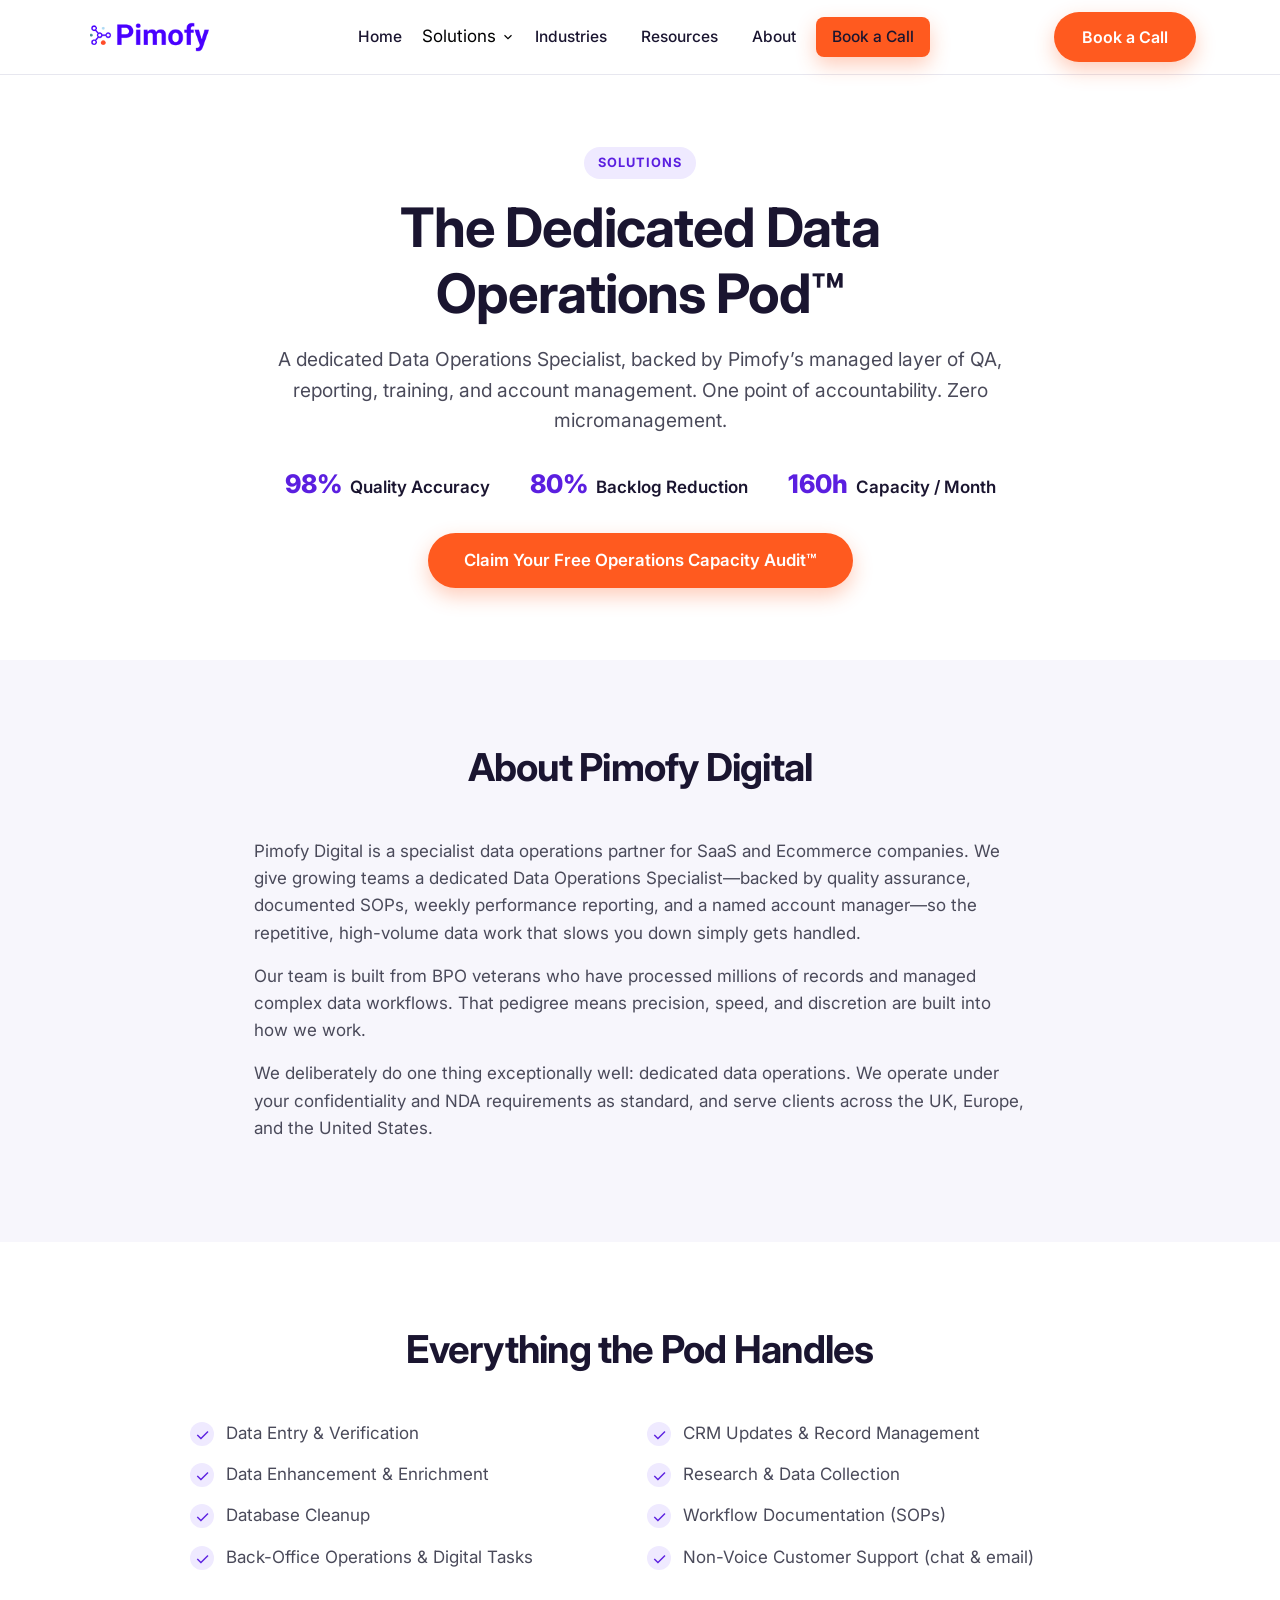
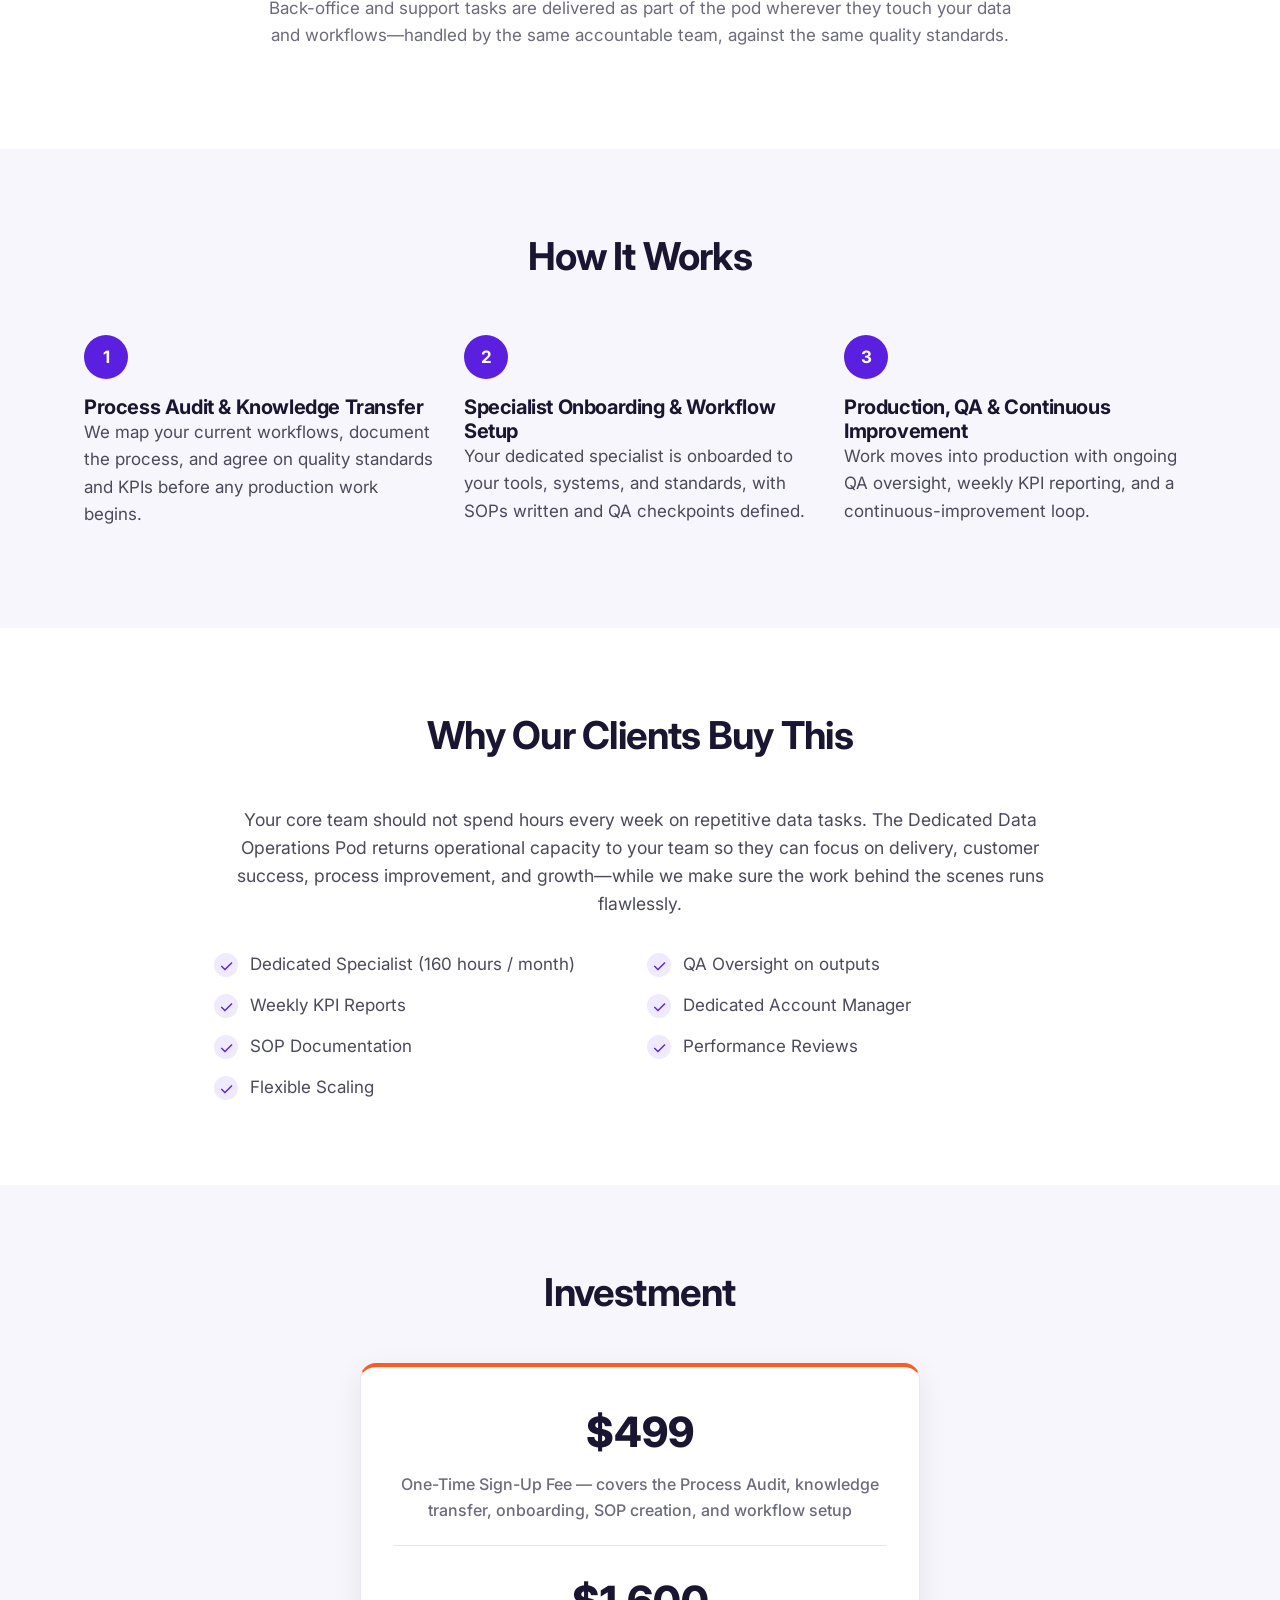
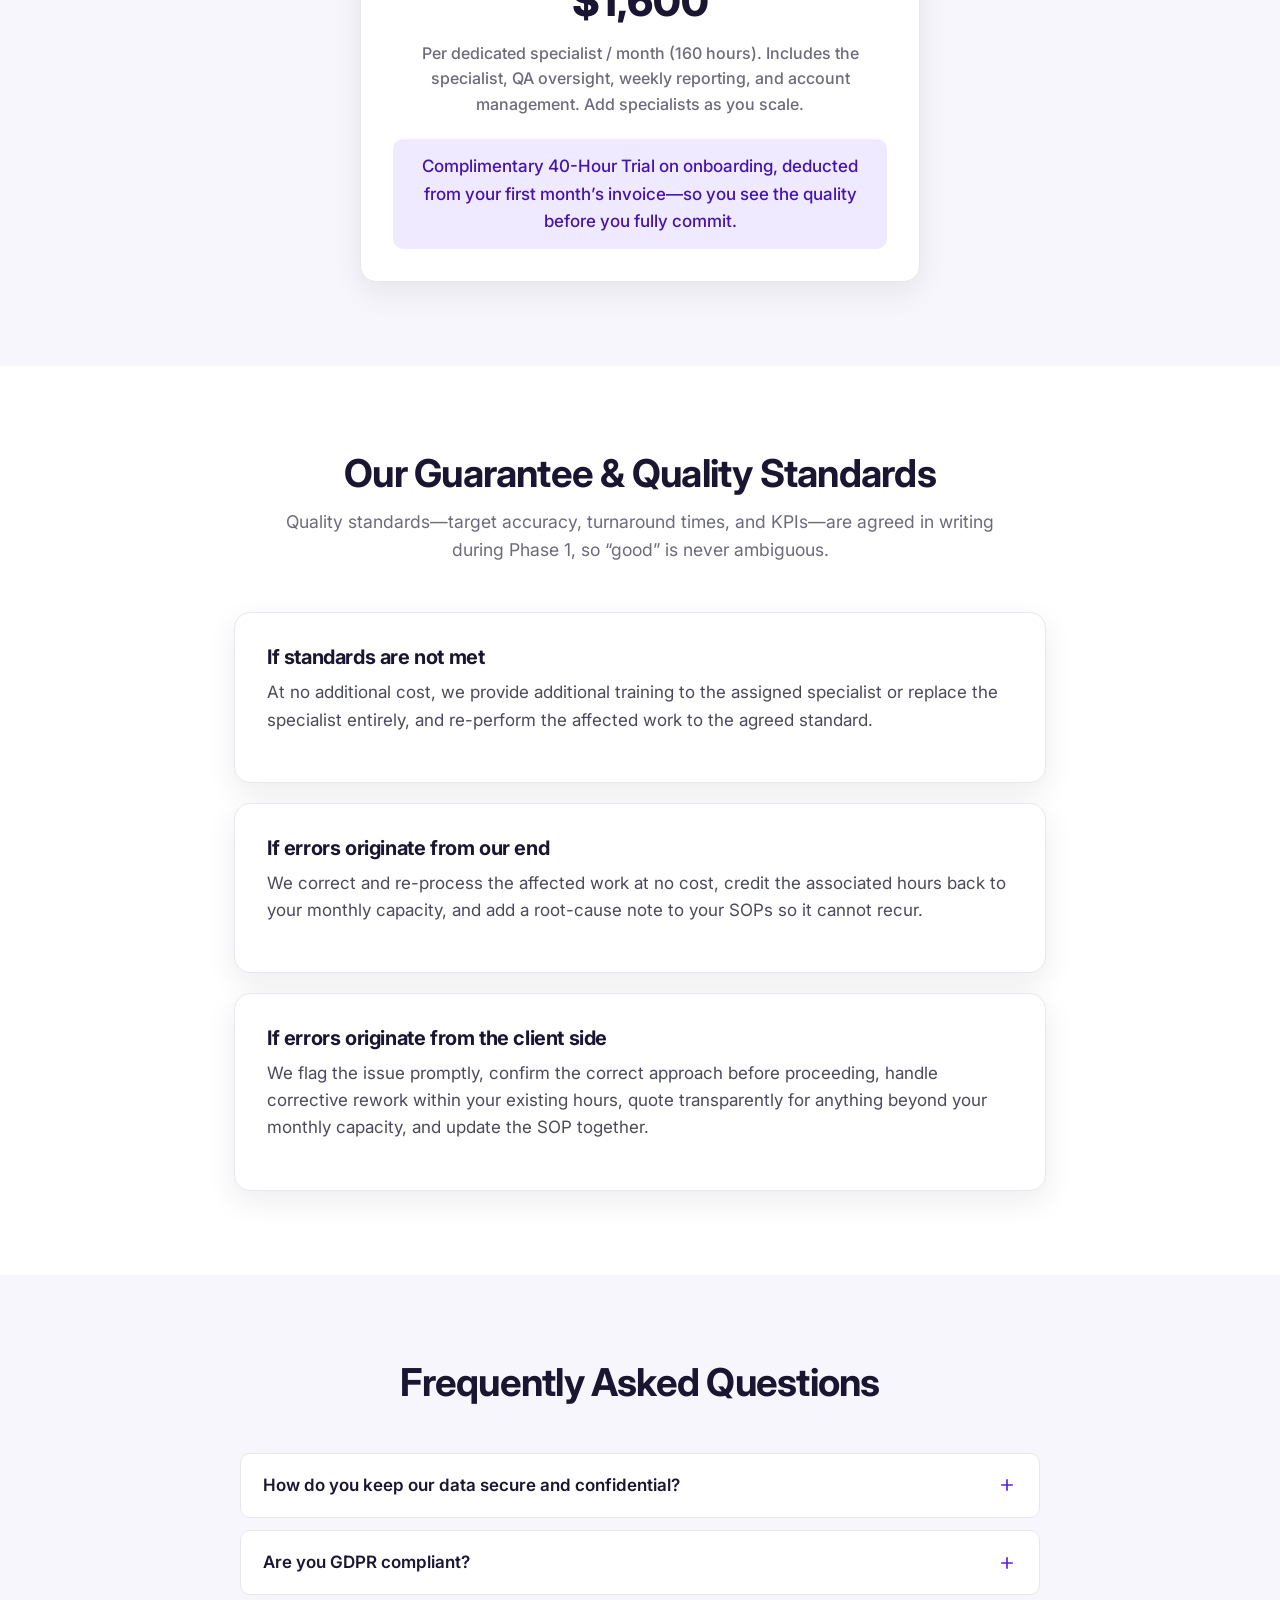
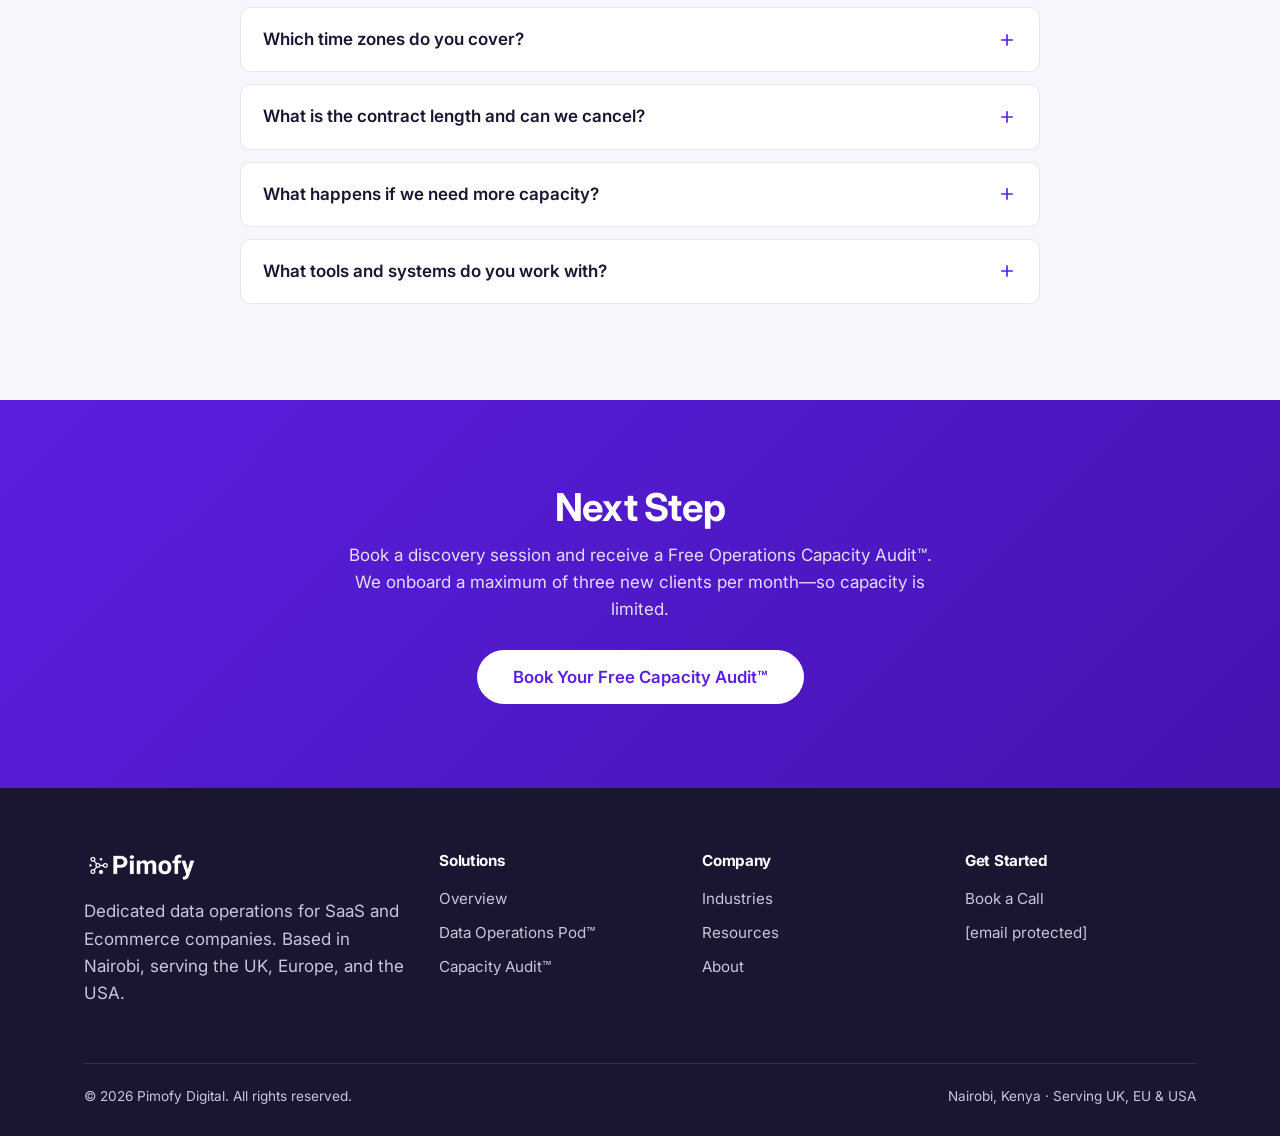
==== data-operations.html @ 6c074aa2 "Add Pimofy Digital website: 8 pages, styles, script, assets, SEO files" ====
<!DOCTYPE html>
<html lang="en">
<head>
  <meta charset="UTF-8" />
  <meta name="viewport" content="width=device-width, initial-scale=1.0" />
  <title>Data Operations Pod&trade; &mdash; Dedicated Specialist + QA | Pimofy</title>
  <meta name="description" content="A dedicated Data Operations Specialist backed by QA, SOPs, and reporting. Data entry, verification, CRM, enrichment, and back-office for growing teams." />
  <link rel="canonical" href="https://pimofydigital.com/data-operations.html" />
  <link rel="preconnect" href="https://fonts.googleapis.com" />
  <link rel="preconnect" href="https://fonts.gstatic.com" crossorigin />
  <link href="https://fonts.googleapis.com/css2?family=Inter:wght@400;500;600;700;800&display=swap" rel="stylesheet" />
  <link rel="stylesheet" href="styles.css" />

  <!-- FAQ schema for rich results -->
  <script type="application/ld+json">
  {
    "@context": "https://schema.org",
    "@type": "FAQPage",
    "mainEntity": [
      {"@type":"Question","name":"How do you keep our data secure and confidential?","acceptedAnswer":{"@type":"Answer","text":"We operate under your confidentiality and NDA requirements as standard, signed before any data is shared. Access is limited to your assigned specialist and account manager, and we follow agreed handling, storage, and access controls for every workflow."}},
      {"@type":"Question","name":"Are you GDPR compliant?","acceptedAnswer":{"@type":"Answer","text":"Yes. We handle personal data strictly as a data processor on your instructions, in line with GDPR principles, and will sign a Data Processing Agreement on request."}},
      {"@type":"Question","name":"Which time zones do you cover?","acceptedAnswer":{"@type":"Answer","text":"We are based in Nairobi (GMT+3) and work comfortably across UK, European, and US business hours, with a working window agreed during onboarding."}},
      {"@type":"Question","name":"What is the contract length and can we cancel?","acceptedAnswer":{"@type":"Answer","text":"Engagements run month to month after the one-time setup, with no long lock-in. A 40-hour trial lets you confirm fit before committing fully."}}
    ]
  }
  </script>
</head>
<body>
  <a class="skip-link" href="#main">Skip to content</a>

  <header class="header">
    <div class="container">
      <nav class="nav" aria-label="Primary">
        <a class="nav__logo" href="index.html" aria-label="Pimofy Digital home"><img src="assets/logo.png" alt="Pimofy Digital" /></a>
        <ul class="nav__menu">
          <li><a href="index.html">Home</a></li>
          <li class="dropdown" aria-expanded="false">
            <button class="dropdown__toggle" aria-haspopup="true">Solutions
              <svg width="14" height="14" viewBox="0 0 24 24" fill="none" stroke="currentColor" stroke-width="2"><path d="M6 9l6 6 6-6"/></svg>
            </button>
            <ul class="dropdown__menu">
              <li><a href="solutions.html"><strong>Solutions Overview</strong><span>One focused solution, built around your data</span></a></li>
              <li><a href="data-operations.html" aria-current="page"><strong>The Data Operations Pod&trade;</strong><span>Dedicated specialist + QA</span></a></li>
              <li><a href="capacity-audit.html"><strong>Free Operations Capacity Audit&trade;</strong><span>No-obligation workflow review</span></a></li>
            </ul>
          </li>
          <li><a href="industries.html">Industries</a></li>
          <li><a href="resources.html">Resources</a></li>
          <li><a href="about.html">About</a></li>
          <li class="nav__mobile-cta"><a href="contact.html" class="btn btn--primary">Book a Call</a></li>
        </ul>
        <div class="nav__actions"><a href="contact.html" class="btn btn--primary">Book a Call</a></div>
        <button class="nav__burger" aria-label="Toggle menu" aria-expanded="false"><span></span><span></span><span></span></button>
      </nav>
    </div>
  </header>

  <main id="main">
    <!-- HERO -->
    <section class="hero">
      <div class="container text-center reveal" style="max-width:800px;">
        <span class="eyebrow">Solutions</span>
        <h1>The Dedicated Data Operations Pod&trade;</h1>
        <p class="lead">A dedicated Data Operations Specialist, backed by Pimofy&rsquo;s managed layer of QA, reporting, training, and account management. One point of accountability. Zero micromanagement.</p>
        <div class="trustbar" style="margin-bottom:28px;">
          <span class="trustbar__item"><span class="trustbar__num">98%</span> Quality Accuracy</span>
          <span class="trustbar__item"><span class="trustbar__num">80%</span> Backlog Reduction</span>
          <span class="trustbar__item"><span class="trustbar__num">160h</span> Capacity / Month</span>
        </div>
        <a href="capacity-audit.html" class="btn btn--primary btn--lg">Claim Your Free Operations Capacity Audit&trade;</a>
      </div>
    </section>

    <!-- ABOUT -->
    <section class="section section--soft">
      <div class="container" style="max-width:820px;">
        <div class="section__head reveal"><h2>About Pimofy Digital</h2></div>
        <div class="reveal">
          <p>Pimofy Digital is a specialist data operations partner for SaaS and Ecommerce companies. We give growing teams a dedicated Data Operations Specialist&mdash;backed by quality assurance, documented SOPs, weekly performance reporting, and a named account manager&mdash;so the repetitive, high-volume data work that slows you down simply gets handled.</p>
          <p>Our team is built from BPO veterans who have processed millions of records and managed complex data workflows. That pedigree means precision, speed, and discretion are built into how we work.</p>
          <p>We deliberately do one thing exceptionally well: dedicated data operations. We operate under your confidentiality and NDA requirements as standard, and serve clients across the UK, Europe, and the United States.</p>
        </div>
      </div>
    </section>

    <!-- WHAT'S INCLUDED -->
    <section class="section">
      <div class="container">
        <div class="section__head reveal"><h2>Everything the Pod Handles</h2></div>
        <ul class="checklist checklist--2 reveal" style="max-width:900px;margin:0 auto;">
          <li><span class="check">&#10003;</span> Data Entry &amp; Verification</li>
          <li><span class="check">&#10003;</span> CRM Updates &amp; Record Management</li>
          <li><span class="check">&#10003;</span> Data Enhancement &amp; Enrichment</li>
          <li><span class="check">&#10003;</span> Research &amp; Data Collection</li>
          <li><span class="check">&#10003;</span> Database Cleanup</li>
          <li><span class="check">&#10003;</span> Workflow Documentation (SOPs)</li>
          <li><span class="check">&#10003;</span> Back-Office Operations &amp; Digital Tasks</li>
          <li><span class="check">&#10003;</span> Non-Voice Customer Support (chat &amp; email)</li>
        </ul>
        <p class="text-center reveal" style="margin-top:24px;color:var(--muted);max-width:760px;margin-left:auto;margin-right:auto;">Back-office and support tasks are delivered as part of the pod wherever they touch your data and workflows&mdash;handled by the same accountable team, against the same quality standards.</p>
      </div>
    </section>

    <!-- HOW IT WORKS -->
    <section class="section section--soft">
      <div class="container">
        <div class="section__head reveal"><h2>How It Works</h2></div>
        <div class="steps">
          <div class="step reveal"><div class="step__num"></div><h3>Process Audit &amp; Knowledge Transfer</h3><p>We map your current workflows, document the process, and agree on quality standards and KPIs before any production work begins.</p></div>
          <div class="step reveal" data-delay="1"><div class="step__num"></div><h3>Specialist Onboarding &amp; Workflow Setup</h3><p>Your dedicated specialist is onboarded to your tools, systems, and standards, with SOPs written and QA checkpoints defined.</p></div>
          <div class="step reveal" data-delay="2"><div class="step__num"></div><h3>Production, QA &amp; Continuous Improvement</h3><p>Work moves into production with ongoing QA oversight, weekly KPI reporting, and a continuous-improvement loop.</p></div>
        </div>
      </div>
    </section>

    <!-- WHY BUY -->
    <section class="section">
      <div class="container" style="max-width:900px;">
        <div class="section__head reveal"><h2>Why Our Clients Buy This</h2></div>
        <p class="text-center reveal" style="font-size:1.1rem;">Your core team should not spend hours every week on repetitive data tasks. The Dedicated Data Operations Pod returns operational capacity to your team so they can focus on delivery, customer success, process improvement, and growth&mdash;while we make sure the work behind the scenes runs flawlessly.</p>
        <ul class="checklist checklist--2 reveal" data-delay="1" style="margin-top:32px;">
          <li><span class="check">&#10003;</span> Dedicated Specialist (160 hours / month)</li>
          <li><span class="check">&#10003;</span> QA Oversight on outputs</li>
          <li><span class="check">&#10003;</span> Weekly KPI Reports</li>
          <li><span class="check">&#10003;</span> Dedicated Account Manager</li>
          <li><span class="check">&#10003;</span> SOP Documentation</li>
          <li><span class="check">&#10003;</span> Performance Reviews</li>
          <li><span class="check">&#10003;</span> Flexible Scaling</li>
        </ul>
      </div>
    </section>

    <!-- INVESTMENT -->
    <section class="section section--soft">
      <div class="container">
        <div class="section__head reveal"><h2>Investment</h2></div>
        <div class="pricing reveal">
          <div class="card">
            <div class="price">$499 <small>One-Time Sign-Up Fee &mdash; covers the Process Audit, knowledge transfer, onboarding, SOP creation, and workflow setup</small></div>
            <div class="price">$1,600 <small>Per dedicated specialist / month (160 hours). Includes the specialist, QA oversight, weekly reporting, and account management. Add specialists as you scale.</small></div>
            <div class="trial-note">Complimentary 40-Hour Trial on onboarding, deducted from your first month&rsquo;s invoice&mdash;so you see the quality before you fully commit.</div>
          </div>
        </div>
      </div>
    </section>

    <!-- GUARANTEE -->
    <section class="section">
      <div class="container" style="max-width:860px;">
        <div class="section__head reveal"><h2>Our Guarantee &amp; Quality Standards</h2><p>Quality standards&mdash;target accuracy, turnaround times, and KPIs&mdash;are agreed in writing during Phase 1, so &ldquo;good&rdquo; is never ambiguous.</p></div>
        <div class="grid reveal" data-delay="1" style="gap:20px;">
          <div class="card"><h3>If standards are not met</h3><p>At no additional cost, we provide additional training to the assigned specialist or replace the specialist entirely, and re-perform the affected work to the agreed standard.</p></div>
          <div class="card"><h3>If errors originate from our end</h3><p>We correct and re-process the affected work at no cost, credit the associated hours back to your monthly capacity, and add a root-cause note to your SOPs so it cannot recur.</p></div>
          <div class="card"><h3>If errors originate from the client side</h3><p>We flag the issue promptly, confirm the correct approach before proceeding, handle corrective rework within your existing hours, quote transparently for anything beyond your monthly capacity, and update the SOP together.</p></div>
        </div>
      </div>
    </section>

    <!-- FAQ -->
    <section class="section section--soft">
      <div class="container">
        <div class="section__head reveal"><h2>Frequently Asked Questions</h2></div>
        <div class="faq reveal">
          <div class="faq__item" aria-expanded="false">
            <button class="faq__q">How do you keep our data secure and confidential?<svg width="20" height="20" viewBox="0 0 24 24" fill="none" stroke="currentColor" stroke-width="2"><path d="M12 5v14M5 12h14"/></svg></button>
            <div class="faq__a"><p>We operate under your confidentiality and NDA requirements as standard, signed before any data is shared. Access is limited to your assigned specialist and account manager, and we follow agreed handling, storage, and access controls for every workflow.</p></div>
          </div>
          <div class="faq__item" aria-expanded="false">
            <button class="faq__q">Are you GDPR compliant?<svg width="20" height="20" viewBox="0 0 24 24" fill="none" stroke="currentColor" stroke-width="2"><path d="M12 5v14M5 12h14"/></svg></button>
            <div class="faq__a"><p>Yes. We handle personal data strictly as a data processor on your instructions, in line with GDPR principles. We will sign a Data Processing Agreement (DPA) on request and apply the access, retention, and confidentiality controls your business requires.</p></div>
          </div>
          <div class="faq__item" aria-expanded="false">
            <button class="faq__q">Which time zones do you cover?<svg width="20" height="20" viewBox="0 0 24 24" fill="none" stroke="currentColor" stroke-width="2"><path d="M12 5v14M5 12h14"/></svg></button>
            <div class="faq__a"><p>We are based in Nairobi (GMT+3) and work comfortably across UK, European, and US business hours. We agree your preferred working window and reporting cadence during onboarding, so there is meaningful daily overlap with your team.</p></div>
          </div>
          <div class="faq__item" aria-expanded="false">
            <button class="faq__q">What is the contract length and can we cancel?<svg width="20" height="20" viewBox="0 0 24 24" fill="none" stroke="currentColor" stroke-width="2"><path d="M12 5v14M5 12h14"/></svg></button>
            <div class="faq__a"><p>Engagements run month to month after the one-time setup. There is no long lock-in&mdash;you can scale up, scale down, or give notice in line with the simple terms agreed at onboarding. The 40-hour trial lets you confirm fit before you commit fully.</p></div>
          </div>
          <div class="faq__item" aria-expanded="false">
            <button class="faq__q">What happens if we need more capacity?<svg width="20" height="20" viewBox="0 0 24 24" fill="none" stroke="currentColor" stroke-width="2"><path d="M12 5v14M5 12h14"/></svg></button>
            <div class="faq__a"><p>Each pod is one dedicated specialist at 160 hours per month. As your volume grows you can add specialists&mdash;capacity flexes with your needs without new hiring or training cycles on your side.</p></div>
          </div>
          <div class="faq__item" aria-expanded="false">
            <button class="faq__q">What tools and systems do you work with?<svg width="20" height="20" viewBox="0 0 24 24" fill="none" stroke="currentColor" stroke-width="2"><path d="M12 5v14M5 12h14"/></svg></button>
            <div class="faq__a"><p>Our specialists work across virtually any format or system&mdash;CRMs, spreadsheets, databases, ticketing and back-office platforms. We onboard to your existing tools during Phase 2 rather than forcing you onto ours.</p></div>
          </div>
        </div>
      </div>
    </section>

    <!-- CTA -->
    <section class="section cta-band">
      <div class="container text-center reveal">
        <h2>Next Step</h2>
        <p>Book a discovery session and receive a Free Operations Capacity Audit&trade;. We onboard a maximum of three new clients per month&mdash;so capacity is limited.</p>
        <a href="contact.html" class="btn btn--white btn--lg">Book Your Free Capacity Audit&trade;</a>
      </div>
    </section>
  </main>

  <footer class="footer">
    <div class="container">
      <div class="footer__grid">
        <div><img src="assets/logo.png" alt="Pimofy Digital" class="footer__logo" /><p>Dedicated data operations for SaaS and Ecommerce companies. Based in Nairobi, serving the UK, Europe, and the USA.</p></div>
        <div><h4>Solutions</h4><ul><li><a href="solutions.html">Overview</a></li><li><a href="data-operations.html">Data Operations Pod&trade;</a></li><li><a href="capacity-audit.html">Capacity Audit&trade;</a></li></ul></div>
        <div><h4>Company</h4><ul><li><a href="industries.html">Industries</a></li><li><a href="resources.html">Resources</a></li><li><a href="about.html">About</a></li></ul></div>
        <div><h4>Get Started</h4><ul><li><a href="contact.html">Book a Call</a></li><li><a href="/cdn-cgi/l/email-protection#d0b8b5bcbcbf90a0b9bdbfb6a9b4b9b7b9a4b1bcfeb3bfbd"><span class="__cf_email__" data-cfemail="1c74797070735c6c7571737a6578757b75687d70327f7371">[email&#160;protected]</span></a></li></ul></div>
      </div>
      <div class="footer__bottom"><span>&copy; <span id="year">2026</span> Pimofy Digital. All rights reserved.</span><span>Nairobi, Kenya &middot; Serving UK, EU &amp; USA</span></div>
    </div>
  </footer>
  <script data-cfasync="false" src="/cdn-cgi/scripts/5c5dd728/cloudflare-static/email-decode.min.js"></script><script src="script.js" defer></script>
</body>
</html>
---- styles.css ----
/* ==========================================================================
   Pimofy Digital — Global Stylesheet
   Brand: purple (#5b1fe0) primary, orange (#ff5a1f) conversion accent
   Author: built for pimofydigital.com
   Structure: 1) Design tokens  2) Base/reset  3) Layout helpers
              4) Components (nav, buttons, cards, etc.)  5) Sections
              6) Animations  7) Responsive
   ========================================================================== */

/* 1) DESIGN TOKENS ---------------------------------------------------------- */
:root {
  /* Brand colors (sampled from logo) */
  --purple:        #5b1fe0;
  --purple-dark:   #4413b0;
  --purple-light:  #efeaff;
  --orange:        #ff5a1f;
  --orange-dark:   #e8480f;

  /* Neutrals */
  --ink:        #1a1530;   /* headings */
  --body:       #4a4a5a;   /* paragraph text */
  --muted:      #6b6b7b;
  --line:       #e7e7ef;   /* borders */
  --bg:         #ffffff;
  --bg-soft:    #f7f6fc;   /* alternating section bg */
  --bg-card:    #ffffff;

  /* Typography */
  --font: 'Inter', -apple-system, BlinkMacSystemFont, 'Segoe UI', Roboto, sans-serif;

  /* Spacing & shape */
  --container: 1160px;
  --radius:    16px;
  --radius-sm: 10px;
  --shadow:    0 10px 30px rgba(26, 21, 48, 0.08);
  --shadow-lg: 0 20px 50px rgba(26, 21, 48, 0.12);
  --transition: 0.25s ease;
}

/* 2) BASE / RESET ----------------------------------------------------------- */
*, *::before, *::after { box-sizing: border-box; margin: 0; padding: 0; }

html { scroll-behavior: smooth; -webkit-text-size-adjust: 100%; }

body {
  font-family: var(--font);
  color: var(--body);
  background: var(--bg);
  line-height: 1.6;
  font-size: 17px;
  -webkit-font-smoothing: antialiased;
  text-rendering: optimizeLegibility;
}

h1, h2, h3, h4 { color: var(--ink); line-height: 1.2; font-weight: 700; letter-spacing: -0.02em; }
h1 { font-size: clamp(2.1rem, 4.5vw, 3.4rem); }
h2 { font-size: clamp(1.7rem, 3.2vw, 2.4rem); }
h3 { font-size: 1.25rem; }
p  { margin-bottom: 1rem; }
a  { color: var(--purple); text-decoration: none; transition: color var(--transition); }
a:hover { color: var(--purple-dark); }
img { max-width: 100%; display: block; }
ul { list-style: none; }

/* Accessibility: visible focus + skip link */
:focus-visible { outline: 3px solid var(--orange); outline-offset: 2px; border-radius: 4px; }
.skip-link {
  position: absolute; left: -999px; top: 0; background: var(--purple); color: #fff;
  padding: 10px 18px; border-radius: 0 0 8px 0; z-index: 1000;
}
.skip-link:focus { left: 0; color: #fff; }

@media (prefers-reduced-motion: reduce) {
  *, *::before, *::after { animation: none !important; transition: none !important; scroll-behavior: auto !important; }
}

/* 3) LAYOUT HELPERS --------------------------------------------------------- */
.container { width: 100%; max-width: var(--container); margin: 0 auto; padding: 0 24px; }
.section { padding: 84px 0; }
.section--soft { background: var(--bg-soft); }
.section__head { max-width: 760px; margin: 0 auto 48px; text-align: center; }
.section__head p { color: var(--muted); font-size: 1.1rem; margin-top: 12px; }
.eyebrow {
  display: inline-block; font-size: 0.8rem; font-weight: 700; letter-spacing: 0.08em;
  text-transform: uppercase; color: var(--purple); background: var(--purple-light);
  padding: 6px 14px; border-radius: 100px; margin-bottom: 16px;
}
.grid { display: grid; gap: 28px; }
.grid--2 { grid-template-columns: repeat(2, 1fr); }
.grid--3 { grid-template-columns: repeat(3, 1fr); }
.grid--4 { grid-template-columns: repeat(4, 1fr); }
.text-center { text-align: center; }

/* 4) COMPONENTS ------------------------------------------------------------- */

/* Buttons */
.btn {
  display: inline-flex; align-items: center; gap: 8px; cursor: pointer;
  font-family: var(--font); font-weight: 600; font-size: 1rem; line-height: 1;
  padding: 15px 26px; border-radius: 100px; border: 2px solid transparent;
  transition: transform var(--transition), background var(--transition), box-shadow var(--transition);
  white-space: nowrap;
}
.btn:active { transform: translateY(1px); }
.btn--primary { background: var(--orange); color: #fff; box-shadow: 0 8px 20px rgba(255, 90, 31, 0.3); }
.btn--primary:hover { background: var(--orange-dark); color: #fff; transform: translateY(-2px); box-shadow: 0 12px 26px rgba(255, 90, 31, 0.38); }
.btn--purple { background: var(--purple); color: #fff; }
.btn--purple:hover { background: var(--purple-dark); color: #fff; transform: translateY(-2px); }
.btn--ghost { background: transparent; color: var(--purple); border-color: var(--line); }
.btn--ghost:hover { border-color: var(--purple); color: var(--purple); }
.btn--white { background: #fff; color: var(--purple); }
.btn--white:hover { background: #f3f0ff; color: var(--purple-dark); transform: translateY(-2px); }
.btn--lg { padding: 17px 34px; font-size: 1.05rem; }

/* Header / Nav */
.header {
  position: sticky; top: 0; z-index: 100; background: rgba(255,255,255,0.92);
  backdrop-filter: saturate(180%) blur(10px); border-bottom: 1px solid var(--line);
  transition: box-shadow var(--transition);
}
.header.scrolled { box-shadow: var(--shadow); }
.nav { display: flex; align-items: center; justify-content: space-between; height: 74px; }
.nav__logo img { height: 34px; width: auto; }
.nav__menu { display: flex; align-items: center; gap: 6px; }
.nav__menu > li > a {
  display: block; padding: 10px 14px; color: var(--ink); font-weight: 500; font-size: 0.97rem;
  border-radius: 8px;
}
.nav__menu > li > a:hover, .nav__menu > li > a[aria-current="page"] { color: var(--purple); background: var(--purple-light); }
.nav__actions { display: flex; align-items: center; gap: 12px; }

/* Dropdown */
.dropdown { position: relative; }
.dropdown__toggle { display: inline-flex; align-items: center; gap: 5px; background: none; border: none; cursor: pointer; font: inherit; }
.dropdown__toggle svg { transition: transform var(--transition); }
.dropdown[aria-expanded="true"] .dropdown__toggle svg { transform: rotate(180deg); }
.dropdown__menu {
  position: absolute; top: calc(100% + 10px); left: 0; min-width: 290px; background: #fff;
  border: 1px solid var(--line); border-radius: var(--radius); box-shadow: var(--shadow-lg);
  padding: 10px; opacity: 0; visibility: hidden; transform: translateY(8px);
  transition: opacity var(--transition), transform var(--transition), visibility var(--transition);
}
.dropdown[aria-expanded="true"] .dropdown__menu { opacity: 1; visibility: visible; transform: translateY(0); }
.dropdown__menu a { display: block; padding: 12px 14px; border-radius: 10px; color: var(--ink); }
.dropdown__menu a:hover { background: var(--purple-light); color: var(--purple); }
.dropdown__menu strong { display: block; font-size: 0.97rem; }
.dropdown__menu span { font-size: 0.85rem; color: var(--muted); }

/* Mobile menu toggle */
.nav__burger { display: none; background: none; border: none; cursor: pointer; padding: 8px; }
.nav__burger span { display: block; width: 24px; height: 2px; background: var(--ink); margin: 5px 0; transition: transform var(--transition), opacity var(--transition); }
.nav__burger[aria-expanded="true"] span:nth-child(1) { transform: translateY(7px) rotate(45deg); }
.nav__burger[aria-expanded="true"] span:nth-child(2) { opacity: 0; }
.nav__burger[aria-expanded="true"] span:nth-child(3) { transform: translateY(-7px) rotate(-45deg); }

/* Cards */
.card {
  background: var(--bg-card); border: 1px solid var(--line); border-radius: var(--radius);
  padding: 32px; box-shadow: var(--shadow); transition: transform var(--transition), box-shadow var(--transition);
  height: 100%;
}
.card:hover { transform: translateY(-4px); box-shadow: var(--shadow-lg); }
.card--feature { border-top: 4px solid var(--purple); }
.card__icon {
  width: 52px; height: 52px; border-radius: 14px; background: var(--purple-light); color: var(--purple);
  display: grid; place-items: center; margin-bottom: 18px;
}
.card__icon svg { width: 26px; height: 26px; }
.card h3 { margin-bottom: 10px; }
.card .link { font-weight: 600; display: inline-flex; align-items: center; gap: 6px; margin-top: 14px; }

/* Trust bar / stats */
.trustbar { display: flex; flex-wrap: wrap; justify-content: center; gap: 14px 40px; }
.trustbar__item { display: flex; align-items: baseline; gap: 8px; font-weight: 600; color: var(--ink); }
.trustbar__num { font-size: 1.6rem; font-weight: 800; color: var(--purple); }

.stats { display: grid; grid-template-columns: repeat(4, 1fr); gap: 24px; text-align: center; }
.stat__num { font-size: clamp(2rem, 4vw, 2.8rem); font-weight: 800; color: var(--purple); line-height: 1; }
.stat__label { color: var(--muted); margin-top: 8px; font-size: 0.95rem; }

/* Checklist */
.checklist { display: grid; gap: 14px; }
.checklist--2 { grid-template-columns: repeat(2, 1fr); }
.checklist li { display: flex; gap: 12px; align-items: flex-start; }
.check {
  flex: 0 0 24px; width: 24px; height: 24px; border-radius: 50%; background: var(--purple-light);
  color: var(--purple); display: grid; place-items: center; margin-top: 2px;
}
.check svg { width: 14px; height: 14px; }

/* Hero */
.hero { padding: 72px 0; overflow: hidden; }
.hero__grid { display: grid; grid-template-columns: 1.05fr 0.95fr; gap: 48px; align-items: center; }
.hero p.lead { font-size: 1.2rem; color: var(--body); margin: 18px 0 28px; }
.hero__actions { display: flex; flex-wrap: wrap; gap: 14px; margin-bottom: 26px; }
.hero__media img { border-radius: var(--radius); box-shadow: var(--shadow-lg); width: 100%; }

/* Before / After */
.ba { display: grid; grid-template-columns: 1fr 1fr; gap: 0; border-radius: var(--radius); overflow: hidden; border: 1px solid var(--line); }
.ba__col { padding: 28px; }
.ba__col--before { background: #fff4f1; }
.ba__col--after  { background: #eefbf3; }
.ba__col h3 { margin-bottom: 18px; }
.ba__col li { padding: 10px 0; border-bottom: 1px dashed rgba(0,0,0,0.08); }
.ba__col li:last-child { border-bottom: none; }

/* Steps */
.steps { counter-reset: step; display: grid; grid-template-columns: repeat(3, 1fr); gap: 28px; }
.step { position: relative; padding-top: 8px; }
.step__num {
  counter-increment: step; width: 44px; height: 44px; border-radius: 50%; background: var(--purple);
  color: #fff; font-weight: 700; display: grid; place-items: center; margin-bottom: 16px;
}
.step__num::before { content: counter(step); }

/* Pricing */
.pricing { max-width: 560px; margin: 0 auto; }
.pricing .card { text-align: center; border-top: 4px solid var(--orange); }
.price { font-size: 2.6rem; font-weight: 800; color: var(--ink); }
.price small { display: block; font-size: 1rem; font-weight: 500; color: var(--muted); margin-top: 6px; }
.price + .price { margin-top: 22px; padding-top: 22px; border-top: 1px solid var(--line); }
.trial-note { background: var(--purple-light); color: var(--purple-dark); border-radius: var(--radius-sm); padding: 14px 18px; margin-top: 22px; font-weight: 500; }

/* FAQ (accordion) */
.faq { max-width: 800px; margin: 0 auto; }
.faq__item { border: 1px solid var(--line); border-radius: var(--radius-sm); margin-bottom: 12px; overflow: hidden; background: #fff; }
.faq__q {
  width: 100%; text-align: left; background: none; border: none; cursor: pointer; font: inherit;
  font-weight: 600; color: var(--ink); padding: 18px 22px; display: flex; justify-content: space-between; gap: 16px; align-items: center;
}
.faq__q svg { flex: 0 0 auto; transition: transform var(--transition); color: var(--purple); }
.faq__item[aria-expanded="true"] .faq__q svg { transform: rotate(45deg); }
.faq__a { max-height: 0; overflow: hidden; transition: max-height 0.3s ease; }
.faq__a p { padding: 0 22px 20px; margin: 0; color: var(--body); }

/* CTA band */
.cta-band { background: linear-gradient(135deg, var(--purple), var(--purple-dark)); color: #fff; border-radius: 0; }
.cta-band h2 { color: #fff; }
.cta-band p { color: rgba(255,255,255,0.85); max-width: 600px; margin: 12px auto 26px; }

/* Article cards (Resources) */
.article { padding: 0; overflow: hidden; }
.article__img { aspect-ratio: 16/9; background: linear-gradient(135deg, var(--purple-light), #fff); }
.article__body { padding: 22px; }
.tag { display: inline-block; font-size: 0.75rem; font-weight: 700; text-transform: uppercase; letter-spacing: 0.05em; color: var(--orange); margin-bottom: 8px; }

/* Forms */
.form { display: grid; gap: 16px; }
.form__row { display: grid; gap: 16px; grid-template-columns: 1fr 1fr; }
.field label { display: block; font-weight: 600; color: var(--ink); margin-bottom: 6px; font-size: 0.92rem; }
.field input, .field select, .field textarea {
  width: 100%; padding: 13px 15px; border: 1px solid var(--line); border-radius: var(--radius-sm);
  font: inherit; color: var(--ink); background: #fff; transition: border-color var(--transition), box-shadow var(--transition);
}
.field input:focus, .field select:focus, .field textarea:focus { border-color: var(--purple); box-shadow: 0 0 0 3px var(--purple-light); outline: none; }
.field textarea { min-height: 120px; resize: vertical; }
.form__note { font-size: 0.88rem; color: var(--muted); }
.form__success { background: #eefbf3; border: 1px solid #b7ebca; color: #1c7c4a; padding: 14px 18px; border-radius: var(--radius-sm); display: none; }
.form__success.show { display: block; }

/* Footer */
.footer { background: var(--ink); color: #c9c6d8; padding: 64px 0 28px; }
.footer a { color: #c9c6d8; }
.footer a:hover { color: #fff; }
.footer__grid { display: grid; grid-template-columns: 1.4fr 1fr 1fr 1fr; gap: 32px; margin-bottom: 40px; }
.footer h4 { color: #fff; font-size: 0.95rem; margin-bottom: 16px; }
.footer li { margin-bottom: 10px; font-size: 0.95rem; }
.footer__logo { height: 30px; margin-bottom: 16px; filter: brightness(0) invert(1); }
.footer__bottom { border-top: 1px solid rgba(255,255,255,0.12); padding-top: 22px; font-size: 0.85rem; display: flex; justify-content: space-between; flex-wrap: wrap; gap: 10px; }

/* Helper backgrounds */
.callout {
  background: var(--purple-light); border-radius: var(--radius); padding: 36px; text-align: center;
}

/* 6) ANIMATIONS ------------------------------------------------------------- */
.reveal { opacity: 0; transform: translateY(24px); transition: opacity 0.6s ease, transform 0.6s ease; }
.reveal.is-visible { opacity: 1; transform: none; }
.reveal[data-delay="1"] { transition-delay: 0.08s; }
.reveal[data-delay="2"] { transition-delay: 0.16s; }
.reveal[data-delay="3"] { transition-delay: 0.24s; }

/* 7) RESPONSIVE ------------------------------------------------------------- */
@media (max-width: 980px) {
  .hero__grid { grid-template-columns: 1fr; }
  .hero__media { order: -1; }
  .grid--4 { grid-template-columns: repeat(2, 1fr); }
  .stats { grid-template-columns: repeat(2, 1fr); gap: 32px 24px; }
  .footer__grid { grid-template-columns: 1fr 1fr; }
}

@media (max-width: 760px) {
  .section { padding: 60px 0; }
  .nav__menu, .nav__actions .btn { display: none; }
  .nav__burger { display: block; }
  .nav__menu.open {
    display: flex; flex-direction: column; align-items: stretch; gap: 4px;
    position: absolute; top: 74px; left: 0; right: 0; background: #fff;
    border-bottom: 1px solid var(--line); padding: 16px 24px 24px; box-shadow: var(--shadow);
  }
  .nav__menu.open .btn { display: inline-flex; justify-content: center; margin-top: 8px; }
  .dropdown__menu { position: static; opacity: 1; visibility: visible; transform: none; box-shadow: none; border: none; padding: 4px 0 4px 12px; min-width: 0; }
  .dropdown:not([aria-expanded="true"]) .dropdown__menu { display: none; }
  .grid--2, .grid--3, .grid--4, .checklist--2, .steps, .ba, .form__row { grid-template-columns: 1fr; }
  .stats { grid-template-columns: 1fr 1fr; }
  .footer__grid { grid-template-columns: 1fr 1fr; }
  body { font-size: 16px; }
}

@media (max-width: 440px) {
  .stats { grid-template-columns: 1fr; }
  .footer__grid { grid-template-columns: 1fr; }
  .hero__actions .btn { width: 100%; justify-content: center; }
}
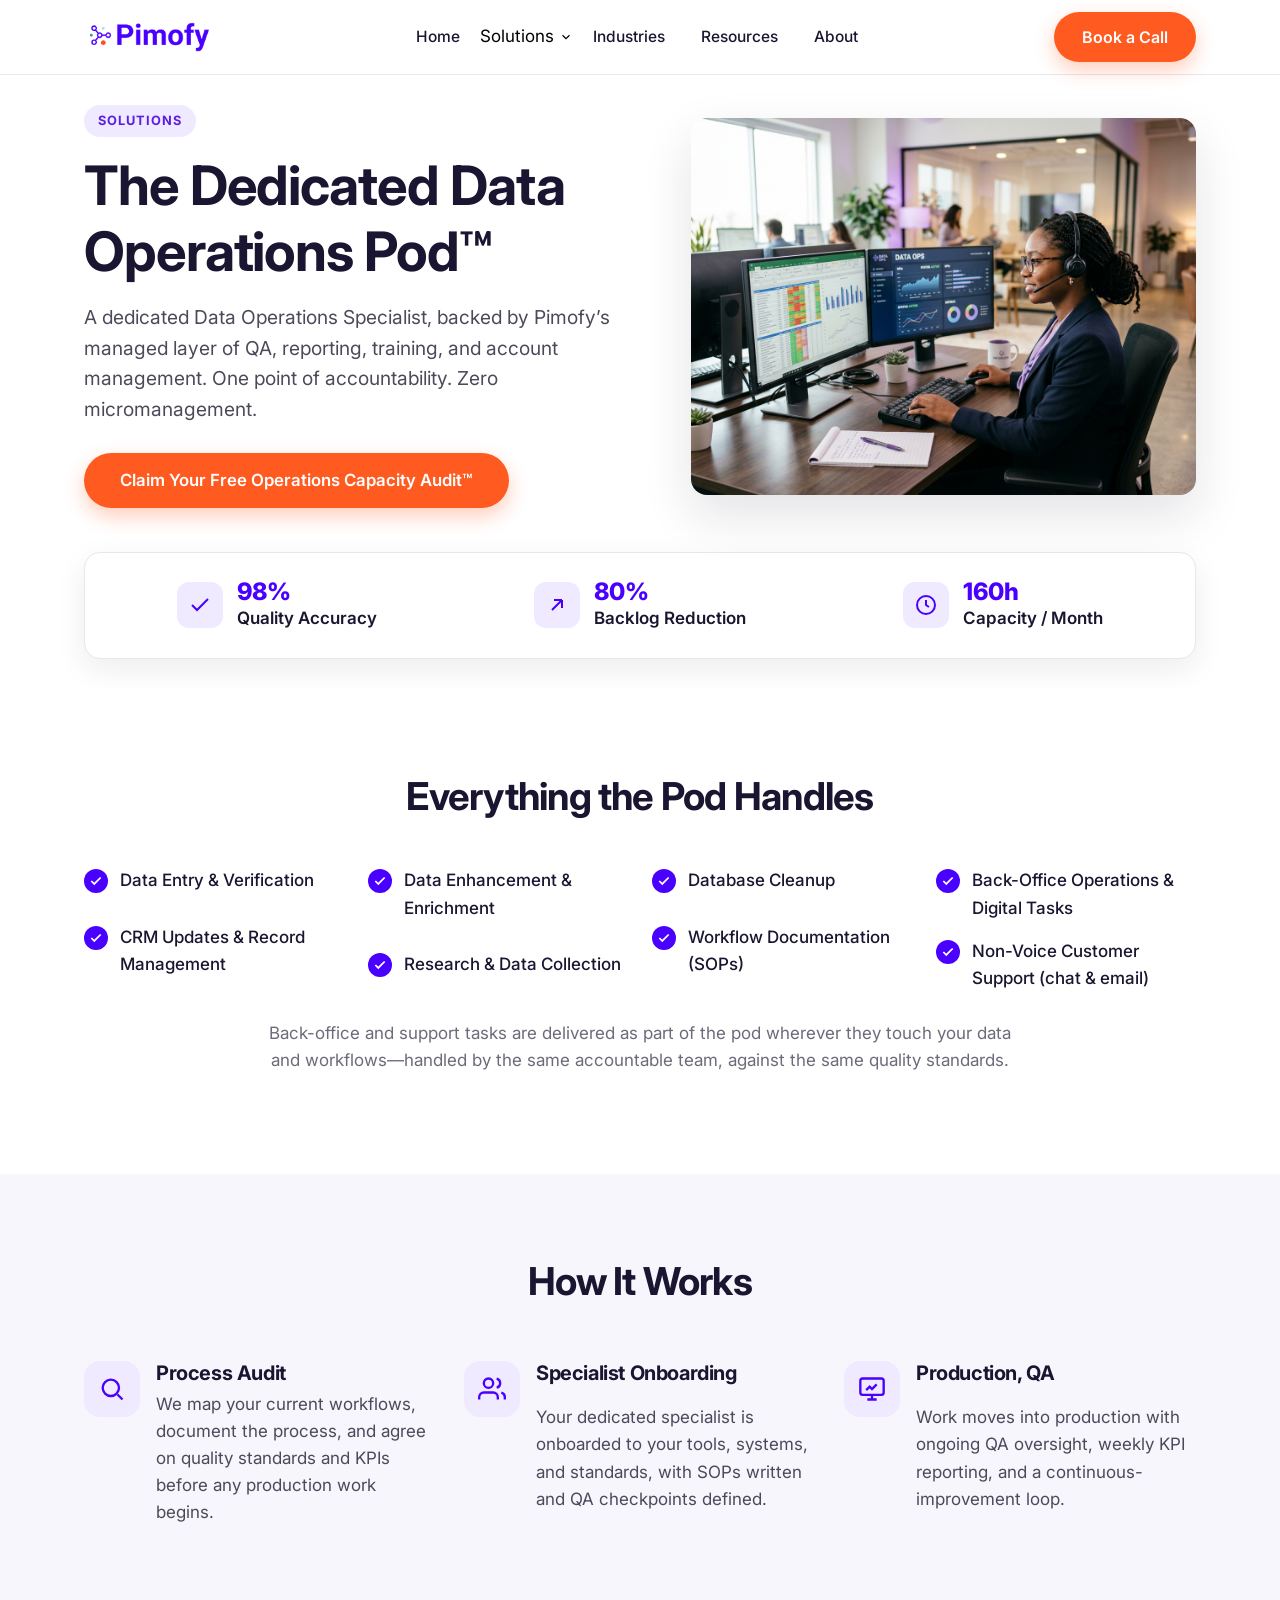
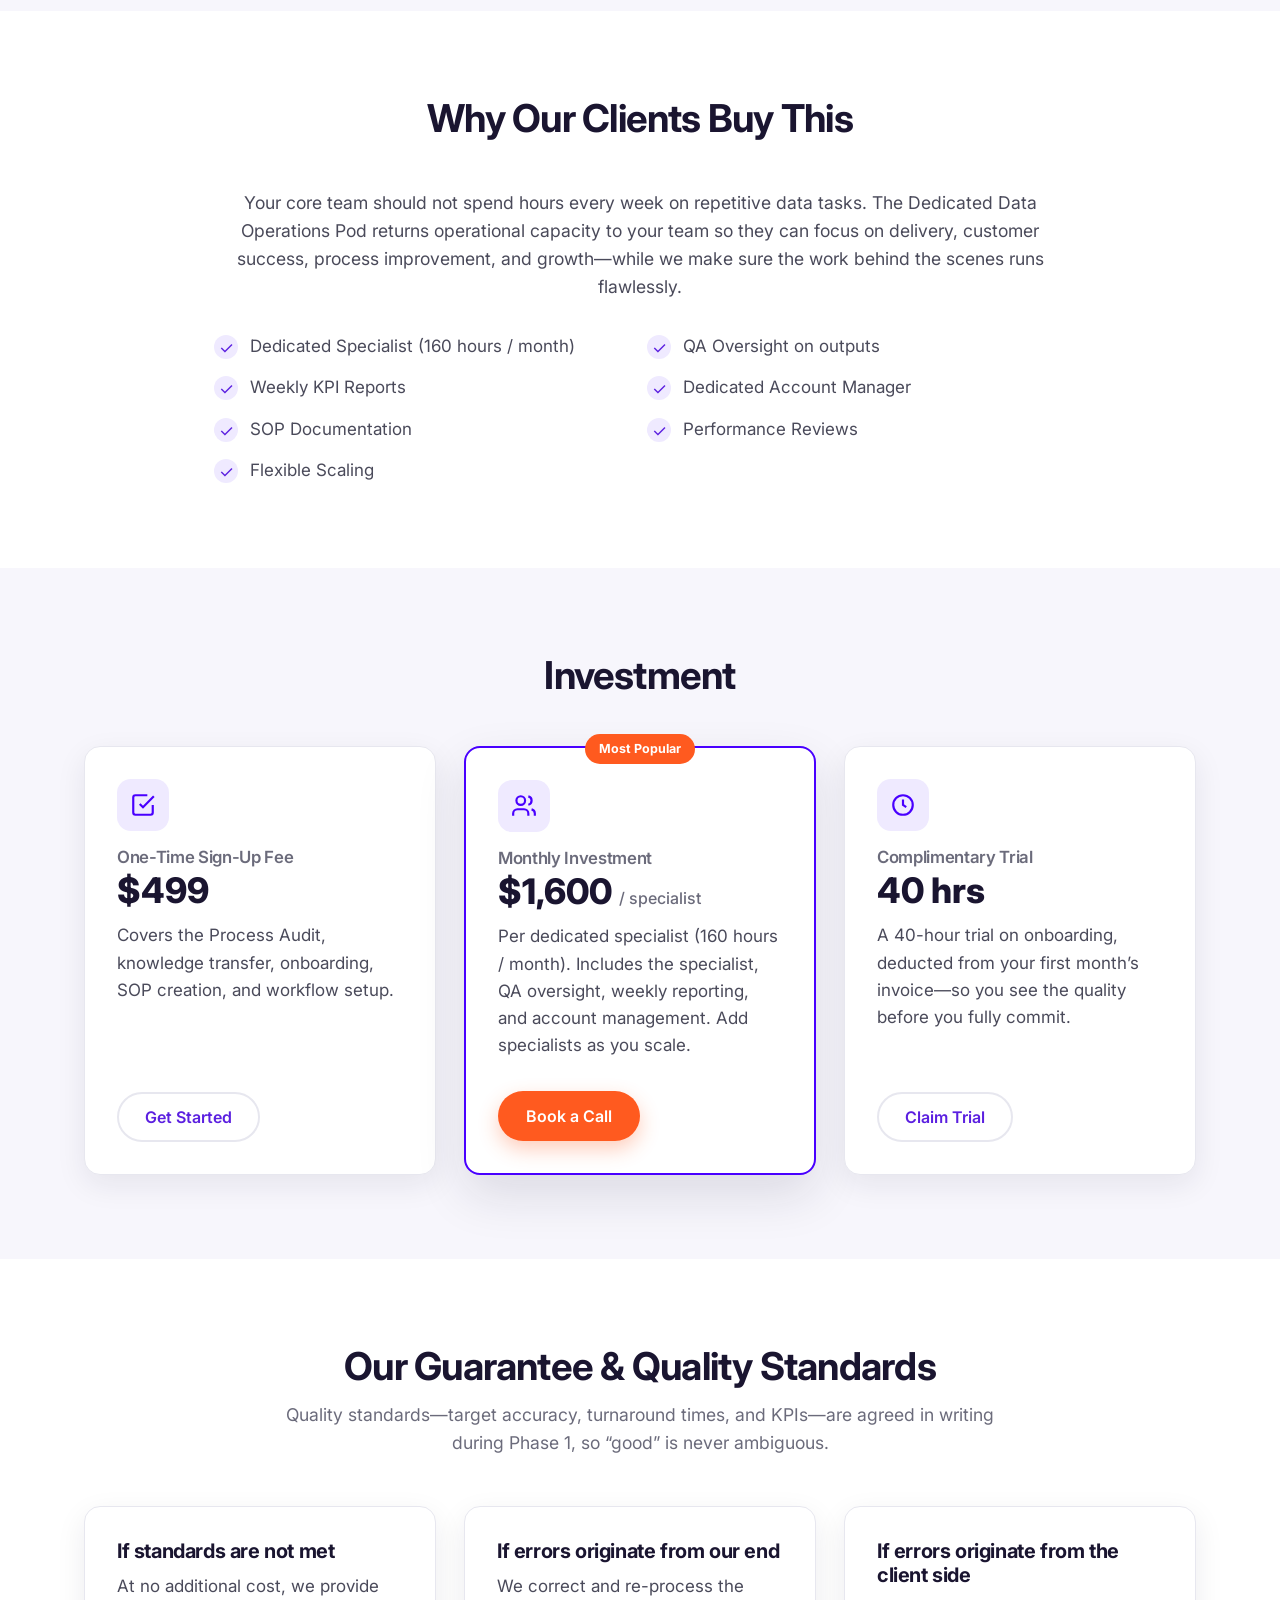
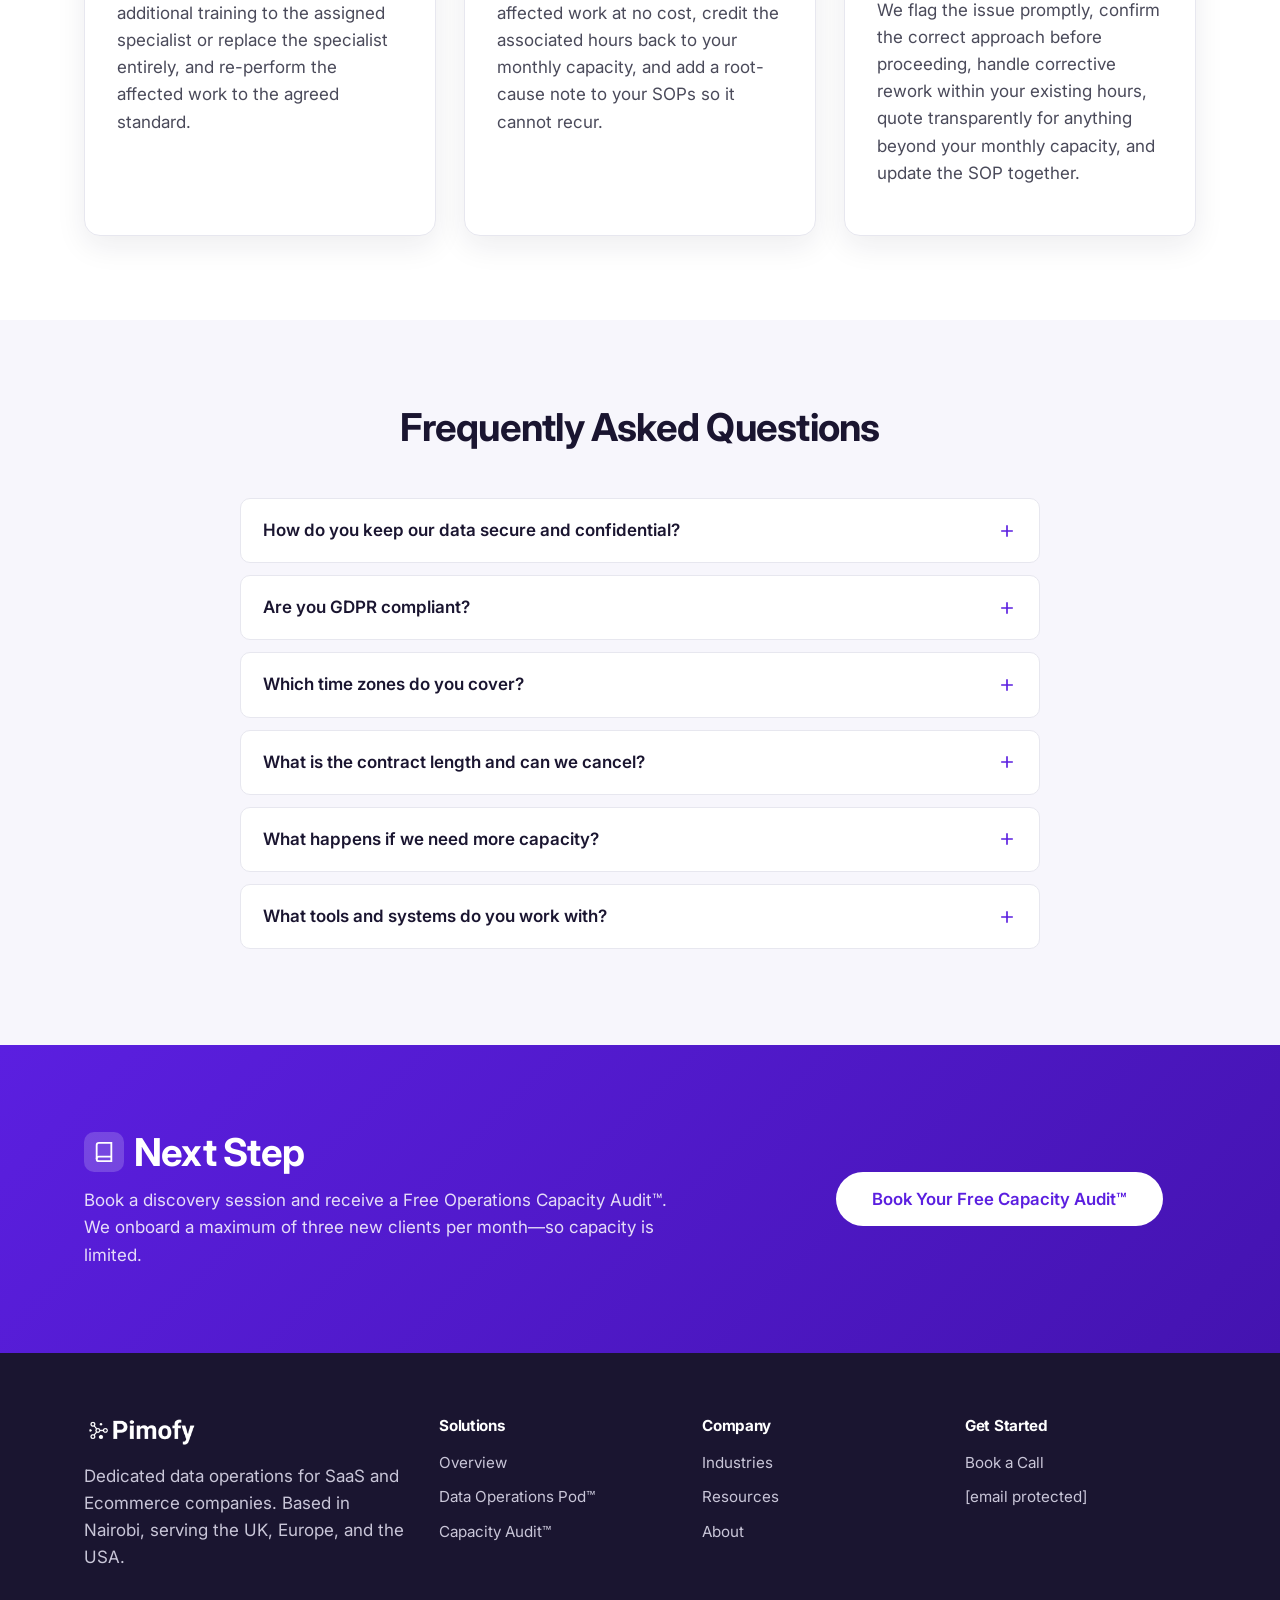
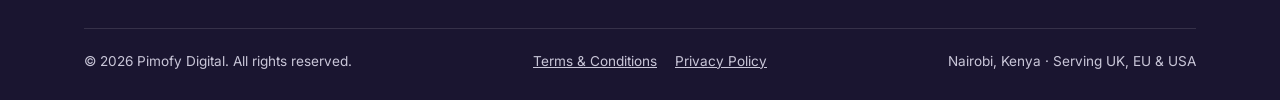
==== commit 8c038731: "Data Operations page: two-column hero with specialist image + CTA, full-width 3-col trust bar, remov" ====
--- a/data-operations.html
+++ b/data-operations.html
@@ -58,28 +58,34 @@
   <main id="main">
     <!-- HERO -->
     <section class="hero">
-      <div class="container text-center reveal" style="max-width:800px;">
-        <span class="eyebrow">Solutions</span>
-        <h1>The Dedicated Data Operations Pod&trade;</h1>
-        <p class="lead">A dedicated Data Operations Specialist, backed by Pimofy&rsquo;s managed layer of QA, reporting, training, and account management. One point of accountability. Zero micromanagement.</p>
-        <div class="trustbar" style="margin-bottom:28px;">
-          <span class="trustbar__item"><span class="trustbar__num">98%</span> Quality Accuracy</span>
-          <span class="trustbar__item"><span class="trustbar__num">80%</span> Backlog Reduction</span>
-          <span class="trustbar__item"><span class="trustbar__num">160h</span> Capacity / Month</span>
-        </div>
-        <a href="capacity-audit.html" class="btn btn--primary btn--lg">Claim Your Free Operations Capacity Audit&trade;</a>
-      </div>
-    </section>
-
-    <!-- ABOUT -->
-    <section class="section section--soft">
-      <div class="container" style="max-width:820px;">
-        <div class="section__head reveal"><h2>About Pimofy Digital</h2></div>
-        <div class="reveal">
-          <p>Pimofy Digital is a specialist data operations partner for SaaS and Ecommerce companies. We give growing teams a dedicated Data Operations Specialist&mdash;backed by quality assurance, documented SOPs, weekly performance reporting, and a named account manager&mdash;so the repetitive, high-volume data work that slows you down simply gets handled.</p>
-          <p>Our team is built from BPO veterans who have processed millions of records and managed complex data workflows. That pedigree means precision, speed, and discretion are built into how we work.</p>
-          <p>We deliberately do one thing exceptionally well: dedicated data operations. We operate under your confidentiality and NDA requirements as standard, and serve clients across the UK, Europe, and the United States.</p>
-        </div>
+      <div class="container hero__grid">
+        <div class="hero__copy reveal">
+          <span class="eyebrow">Solutions</span>
+          <h1>The Dedicated Data Operations Pod&trade;</h1>
+          <p class="lead">A dedicated Data Operations Specialist, backed by Pimofy&rsquo;s managed layer of QA, reporting, training, and account management. One point of accountability. Zero micromanagement.</p>
+          <a href="capacity-audit.html" class="btn btn--primary btn--lg">Claim Your Free Operations Capacity Audit&trade;</a>
+        </div>
+        <div class="hero__media reveal" data-delay="1">
+          <img src="assets/data-specialist.jpg" alt="A dedicated Pimofy data operations specialist working at dual monitors" width="1024" height="768" />
+        </div>
+      </div>
+
+      <!-- Trust bar: 3 columns with icons -->
+      <div class="container">
+        <ul class="trustbar reveal" data-delay="2">
+          <li class="trustbar__item">
+            <span class="trustbar__icon"><svg viewBox="0 0 24 24" fill="none" stroke="currentColor" stroke-width="2"><path d="M20 6L9 17l-5-5"/></svg></span>
+            <span><span class="trustbar__num">98%</span> Quality Accuracy</span>
+          </li>
+          <li class="trustbar__item">
+            <span class="trustbar__icon"><svg viewBox="0 0 24 24" fill="none" stroke="currentColor" stroke-width="2"><path d="M7 17L17 7M17 7H9M17 7v8"/></svg></span>
+            <span><span class="trustbar__num">80%</span> Backlog Reduction</span>
+          </li>
+          <li class="trustbar__item">
+            <span class="trustbar__icon"><svg viewBox="0 0 24 24" fill="none" stroke="currentColor" stroke-width="2"><circle cx="12" cy="12" r="9"/><path d="M12 7v5l3 2"/></svg></span>
+            <span><span class="trustbar__num">160h</span> Capacity / Month</span>
+          </li>
+        </ul>
       </div>
     </section>
 
@@ -87,17 +93,25 @@
     <section class="section">
       <div class="container">
         <div class="section__head reveal"><h2>Everything the Pod Handles</h2></div>
-        <ul class="checklist checklist--2 reveal" style="max-width:900px;margin:0 auto;">
-          <li><span class="check">&#10003;</span> Data Entry &amp; Verification</li>
-          <li><span class="check">&#10003;</span> CRM Updates &amp; Record Management</li>
-          <li><span class="check">&#10003;</span> Data Enhancement &amp; Enrichment</li>
-          <li><span class="check">&#10003;</span> Research &amp; Data Collection</li>
-          <li><span class="check">&#10003;</span> Database Cleanup</li>
-          <li><span class="check">&#10003;</span> Workflow Documentation (SOPs)</li>
-          <li><span class="check">&#10003;</span> Back-Office Operations &amp; Digital Tasks</li>
-          <li><span class="check">&#10003;</span> Non-Voice Customer Support (chat &amp; email)</li>
-        </ul>
-        <p class="text-center reveal" style="margin-top:24px;color:var(--muted);max-width:760px;margin-left:auto;margin-right:auto;">Back-office and support tasks are delivered as part of the pod wherever they touch your data and workflows&mdash;handled by the same accountable team, against the same quality standards.</p>
+        <div class="pod-grid reveal">
+          <div class="pod-col">
+            <div class="pod-item"><span class="check check--blue"><svg viewBox="0 0 24 24" fill="none" stroke="currentColor" stroke-width="3"><path d="M20 6L9 17l-5-5"/></svg></span> Data Entry &amp; Verification</div>
+            <div class="pod-item"><span class="check check--blue"><svg viewBox="0 0 24 24" fill="none" stroke="currentColor" stroke-width="3"><path d="M20 6L9 17l-5-5"/></svg></span> CRM Updates &amp; Record Management</div>
+          </div>
+          <div class="pod-col">
+            <div class="pod-item"><span class="check check--blue"><svg viewBox="0 0 24 24" fill="none" stroke="currentColor" stroke-width="3"><path d="M20 6L9 17l-5-5"/></svg></span> Data Enhancement &amp; Enrichment</div>
+            <div class="pod-item"><span class="check check--blue"><svg viewBox="0 0 24 24" fill="none" stroke="currentColor" stroke-width="3"><path d="M20 6L9 17l-5-5"/></svg></span> Research &amp; Data Collection</div>
+          </div>
+          <div class="pod-col">
+            <div class="pod-item"><span class="check check--blue"><svg viewBox="0 0 24 24" fill="none" stroke="currentColor" stroke-width="3"><path d="M20 6L9 17l-5-5"/></svg></span> Database Cleanup</div>
+            <div class="pod-item"><span class="check check--blue"><svg viewBox="0 0 24 24" fill="none" stroke="currentColor" stroke-width="3"><path d="M20 6L9 17l-5-5"/></svg></span> Workflow Documentation (SOPs)</div>
+          </div>
+          <div class="pod-col">
+            <div class="pod-item"><span class="check check--blue"><svg viewBox="0 0 24 24" fill="none" stroke="currentColor" stroke-width="3"><path d="M20 6L9 17l-5-5"/></svg></span> Back-Office Operations &amp; Digital Tasks</div>
+            <div class="pod-item"><span class="check check--blue"><svg viewBox="0 0 24 24" fill="none" stroke="currentColor" stroke-width="3"><path d="M20 6L9 17l-5-5"/></svg></span> Non-Voice Customer Support (chat &amp; email)</div>
+          </div>
+        </div>
+        <p class="text-center reveal" style="margin-top:28px;color:var(--muted);max-width:760px;margin-left:auto;margin-right:auto;">Back-office and support tasks are delivered as part of the pod wherever they touch your data and workflows&mdash;handled by the same accountable team, against the same quality standards.</p>
       </div>
     </section>
 
@@ -106,9 +120,18 @@
       <div class="container">
         <div class="section__head reveal"><h2>How It Works</h2></div>
         <div class="steps">
-          <div class="step reveal"><div class="step__num"></div><h3>Process Audit &amp; Knowledge Transfer</h3><p>We map your current workflows, document the process, and agree on quality standards and KPIs before any production work begins.</p></div>
-          <div class="step reveal" data-delay="1"><div class="step__num"></div><h3>Specialist Onboarding &amp; Workflow Setup</h3><p>Your dedicated specialist is onboarded to your tools, systems, and standards, with SOPs written and QA checkpoints defined.</p></div>
-          <div class="step reveal" data-delay="2"><div class="step__num"></div><h3>Production, QA &amp; Continuous Improvement</h3><p>Work moves into production with ongoing QA oversight, weekly KPI reporting, and a continuous-improvement loop.</p></div>
+          <div class="step reveal">
+            <div class="step__icon"><svg viewBox="0 0 24 24" fill="none" stroke="currentColor" stroke-width="2"><circle cx="11" cy="11" r="7"/><path d="M21 21l-4.3-4.3"/></svg></div>
+            <h3>Process Audit</h3><p>We map your current workflows, document the process, and agree on quality standards and KPIs before any production work begins.</p>
+          </div>
+          <div class="step reveal" data-delay="1">
+            <div class="step__icon"><svg viewBox="0 0 24 24" fill="none" stroke="currentColor" stroke-width="2"><path d="M17 21v-2a4 4 0 0 0-4-4H5a4 4 0 0 0-4 4v2"/><circle cx="9" cy="7" r="4"/><path d="M23 21v-2a4 4 0 0 0-3-3.87"/><path d="M16 3.13a4 4 0 0 1 0 7.75"/></svg></div>
+            <h3>Specialist Onboarding</h3><p>Your dedicated specialist is onboarded to your tools, systems, and standards, with SOPs written and QA checkpoints defined.</p>
+          </div>
+          <div class="step reveal" data-delay="2">
+            <div class="step__icon"><svg viewBox="0 0 24 24" fill="none" stroke="currentColor" stroke-width="2"><rect x="2" y="3" width="20" height="14" rx="2"/><path d="M8 21h8M12 17v4"/><path d="M7 13l3-3 2 2 4-4"/></svg></div>
+            <h3>Production, QA</h3><p>Work moves into production with ongoing QA oversight, weekly KPI reporting, and a continuous-improvement loop.</p>
+          </div>
         </div>
       </div>
     </section>
@@ -134,11 +157,28 @@
     <section class="section section--soft">
       <div class="container">
         <div class="section__head reveal"><h2>Investment</h2></div>
-        <div class="pricing reveal">
-          <div class="card">
-            <div class="price">$499 <small>One-Time Sign-Up Fee &mdash; covers the Process Audit, knowledge transfer, onboarding, SOP creation, and workflow setup</small></div>
-            <div class="price">$1,600 <small>Per dedicated specialist / month (160 hours). Includes the specialist, QA oversight, weekly reporting, and account management. Add specialists as you scale.</small></div>
-            <div class="trial-note">Complimentary 40-Hour Trial on onboarding, deducted from your first month&rsquo;s invoice&mdash;so you see the quality before you fully commit.</div>
+        <div class="grid grid--3 reveal price-grid">
+          <div class="card price-card">
+            <div class="price-card__icon"><svg viewBox="0 0 24 24" fill="none" stroke="currentColor" stroke-width="2"><path d="M9 11l3 3L22 4"/><path d="M21 12v7a2 2 0 0 1-2 2H5a2 2 0 0 1-2-2V5a2 2 0 0 1 2-2h11"/></svg></div>
+            <h3>One-Time Sign-Up Fee</h3>
+            <div class="price-card__amount">$499</div>
+            <p>Covers the Process Audit, knowledge transfer, onboarding, SOP creation, and workflow setup.</p>
+            <a href="contact.html" class="btn btn--ghost">Get Started</a>
+          </div>
+          <div class="card price-card price-card--popular">
+            <span class="price-card__badge">Most Popular</span>
+            <div class="price-card__icon"><svg viewBox="0 0 24 24" fill="none" stroke="currentColor" stroke-width="2"><path d="M16 21v-2a4 4 0 0 0-4-4H6a4 4 0 0 0-4 4v2"/><circle cx="9" cy="7" r="4"/><path d="M22 21v-2a4 4 0 0 0-3-3.87M16 3.13a4 4 0 0 1 0 7.75"/></svg></div>
+            <h3>Monthly Investment</h3>
+            <div class="price-card__amount">$1,600 <span>/ specialist</span></div>
+            <p>Per dedicated specialist (160 hours / month). Includes the specialist, QA oversight, weekly reporting, and account management. Add specialists as you scale.</p>
+            <a href="contact.html" class="btn btn--primary">Book a Call</a>
+          </div>
+          <div class="card price-card">
+            <div class="price-card__icon"><svg viewBox="0 0 24 24" fill="none" stroke="currentColor" stroke-width="2"><circle cx="12" cy="12" r="9"/><path d="M12 7v5l3 2"/></svg></div>
+            <h3>Complimentary Trial</h3>
+            <div class="price-card__amount">40 hrs</div>
+            <p>A 40-hour trial on onboarding, deducted from your first month&rsquo;s invoice&mdash;so you see the quality before you fully commit.</p>
+            <a href="capacity-audit.html" class="btn btn--ghost">Claim Trial</a>
           </div>
         </div>
       </div>
@@ -146,9 +186,9 @@
 
     <!-- GUARANTEE -->
     <section class="section">
-      <div class="container" style="max-width:860px;">
+      <div class="container">
         <div class="section__head reveal"><h2>Our Guarantee &amp; Quality Standards</h2><p>Quality standards&mdash;target accuracy, turnaround times, and KPIs&mdash;are agreed in writing during Phase 1, so &ldquo;good&rdquo; is never ambiguous.</p></div>
-        <div class="grid reveal" data-delay="1" style="gap:20px;">
+        <div class="grid grid--3 reveal" data-delay="1">
           <div class="card"><h3>If standards are not met</h3><p>At no additional cost, we provide additional training to the assigned specialist or replace the specialist entirely, and re-perform the affected work to the agreed standard.</p></div>
           <div class="card"><h3>If errors originate from our end</h3><p>We correct and re-process the affected work at no cost, credit the associated hours back to your monthly capacity, and add a root-cause note to your SOPs so it cannot recur.</p></div>
           <div class="card"><h3>If errors originate from the client side</h3><p>We flag the issue promptly, confirm the correct approach before proceeding, handle corrective rework within your existing hours, quote transparently for anything beyond your monthly capacity, and update the SOP together.</p></div>
@@ -191,10 +231,17 @@
 
     <!-- CTA -->
     <section class="section cta-band">
-      <div class="container text-center reveal">
-        <h2>Next Step</h2>
-        <p>Book a discovery session and receive a Free Operations Capacity Audit&trade;. We onboard a maximum of three new clients per month&mdash;so capacity is limited.</p>
-        <a href="contact.html" class="btn btn--white btn--lg">Book Your Free Capacity Audit&trade;</a>
+      <div class="container cta-band__grid reveal">
+        <div class="cta-band__text">
+          <h2>
+            <span class="cta-band__bookicon"><svg viewBox="0 0 24 24" fill="none" stroke="currentColor" stroke-width="2"><path d="M4 19.5A2.5 2.5 0 0 1 6.5 17H20"/><path d="M6.5 2H20v20H6.5A2.5 2.5 0 0 1 4 19.5v-15A2.5 2.5 0 0 1 6.5 2z"/></svg></span>
+            Next Step
+          </h2>
+          <p>Book a discovery session and receive a Free Operations Capacity Audit&trade;. We onboard a maximum of three new clients per month&mdash;so capacity is limited.</p>
+        </div>
+        <div class="cta-band__action">
+          <a href="contact.html" class="btn btn--white btn--lg">Book Your Free Capacity Audit&trade;</a>
+        </div>
       </div>
     </section>
   </main>
@@ -207,7 +254,7 @@
         <div><h4>Company</h4><ul><li><a href="industries.html">Industries</a></li><li><a href="resources.html">Resources</a></li><li><a href="about.html">About</a></li></ul></div>
         <div><h4>Get Started</h4><ul><li><a href="contact.html">Book a Call</a></li><li><a href="/cdn-cgi/l/email-protection#d0b8b5bcbcbf90a0b9bdbfb6a9b4b9b7b9a4b1bcfeb3bfbd"><span class="__cf_email__" data-cfemail="1c74797070735c6c7571737a6578757b75687d70327f7371">[email&#160;protected]</span></a></li></ul></div>
       </div>
-      <div class="footer__bottom"><span>&copy; <span id="year">2026</span> Pimofy Digital. All rights reserved.</span><span>Nairobi, Kenya &middot; Serving UK, EU &amp; USA</span></div>
+      <div class="footer__bottom"><span>&copy; <span id="year">2026</span> Pimofy Digital. All rights reserved.</span><span class="footer__legal"><a href="terms.html">Terms &amp; Conditions</a><a href="privacy.html">Privacy Policy</a></span><span>Nairobi, Kenya &middot; Serving UK, EU &amp; USA</span></div>
     </div>
   </footer>
   <script data-cfasync="false" src="/cdn-cgi/scripts/5c5dd728/cloudflare-static/email-decode.min.js"></script><script src="script.js" defer></script>
--- a/styles.css
+++ b/styles.css
@@ -36,6 +36,9 @@
   --shadow-lg: 0 20px 50px rgba(26, 21, 48, 0.12);
   --transition: 0.25s ease;
 }
+
+/* Override: brand blue requested for hero accent + top bar */
+:root { --blue: #4900ff; }
 
 /* 2) BASE / RESET ----------------------------------------------------------- */
 *, *::before, *::after { box-sizing: border-box; margin: 0; padding: 0; }
@@ -112,6 +115,13 @@
 .btn--white:hover { background: #f3f0ff; color: var(--purple-dark); transform: translateY(-2px); }
 .btn--lg { padding: 17px 34px; font-size: 1.05rem; }
 
+/* Top announcement bar */
+.topbar {
+  background: var(--blue); color: #fff; font-size: 0.95rem; text-align: center;
+  padding: 9px 0; letter-spacing: 0.01em;
+}
+.topbar__strong { font-weight: 700; margin-right: 6px; }
+
 /* Header / Nav */
 .header {
   position: sticky; top: 0; z-index: 100; background: rgba(255,255,255,0.92);
@@ -119,15 +129,17 @@
   transition: box-shadow var(--transition);
 }
 .header.scrolled { box-shadow: var(--shadow); }
-.nav { display: flex; align-items: center; justify-content: space-between; height: 74px; }
+.nav { display: flex; align-items: center; justify-content: space-between; height: 74px; gap: 24px; }
 .nav__logo img { height: 34px; width: auto; }
-.nav__menu { display: flex; align-items: center; gap: 6px; }
+.nav__menu { display: flex; align-items: center; gap: 4px; margin: 0 auto; }
 .nav__menu > li > a {
-  display: block; padding: 10px 14px; color: var(--ink); font-weight: 500; font-size: 0.97rem;
+  display: block; padding: 10px 16px; color: var(--ink); font-weight: 500; font-size: 0.97rem;
   border-radius: 8px;
 }
 .nav__menu > li > a:hover, .nav__menu > li > a[aria-current="page"] { color: var(--purple); background: var(--purple-light); }
-.nav__actions { display: flex; align-items: center; gap: 12px; }
+.nav__actions { display: flex; align-items: center; gap: 12px; flex: 0 0 auto; }
+/* The in-menu Book a Call is for the mobile dropdown only; hidden on desktop to avoid duplicating the far-right CTA */
+.nav__mobile-cta { display: none; }
 
 /* Dropdown */
 .dropdown { position: relative; }
@@ -169,10 +181,19 @@
 .card h3 { margin-bottom: 10px; }
 .card .link { font-weight: 600; display: inline-flex; align-items: center; gap: 6px; margin-top: 14px; }
 
-/* Trust bar / stats */
-.trustbar { display: flex; flex-wrap: wrap; justify-content: center; gap: 14px 40px; }
-.trustbar__item { display: flex; align-items: baseline; gap: 8px; font-weight: 600; color: var(--ink); }
-.trustbar__num { font-size: 1.6rem; font-weight: 800; color: var(--purple); }
+/* Trust bar: 3 columns with icons */
+.trustbar {
+  display: grid; grid-template-columns: repeat(3, 1fr); gap: 20px; margin-top: 44px;
+  background: #fff; border: 1px solid var(--line); border-radius: var(--radius);
+  box-shadow: var(--shadow); padding: 26px 20px;
+}
+.trustbar__item { display: flex; align-items: center; gap: 14px; justify-content: center; font-weight: 600; color: var(--ink); }
+.trustbar__icon {
+  flex: 0 0 auto; width: 46px; height: 46px; border-radius: 12px; background: var(--purple-light);
+  color: var(--blue); display: grid; place-items: center;
+}
+.trustbar__icon svg { width: 24px; height: 24px; }
+.trustbar__num { font-size: 1.5rem; font-weight: 800; color: var(--blue); display: block; line-height: 1.1; }
 
 .stats { display: grid; grid-template-columns: repeat(4, 1fr); gap: 24px; text-align: center; }
 .stat__num { font-size: clamp(2rem, 4vw, 2.8rem); font-weight: 800; color: var(--purple); line-height: 1; }
@@ -189,11 +210,14 @@
 .check svg { width: 14px; height: 14px; }
 
 /* Hero */
-.hero { padding: 72px 0; overflow: hidden; }
+.hero h1 .ink { color: var(--blue); }
+.hero { padding: 30px 0; overflow: hidden; }
 .hero__grid { display: grid; grid-template-columns: 1.05fr 0.95fr; gap: 48px; align-items: center; }
 .hero p.lead { font-size: 1.2rem; color: var(--body); margin: 18px 0 28px; }
-.hero__actions { display: flex; flex-wrap: wrap; gap: 14px; margin-bottom: 26px; }
-.hero__media img { border-radius: var(--radius); box-shadow: var(--shadow-lg); width: 100%; }
+.hero__actions { display: grid; grid-template-columns: 1fr 1fr; gap: 14px; margin-bottom: 26px; }
+.hero__actions .btn { justify-content: center; }
+.hero__media { display: flex; justify-content: flex-end; }
+.hero__media img { border-radius: var(--radius); box-shadow: var(--shadow-lg); width: 100%; max-width: 520px; height: auto; }
 
 /* Before / After */
 .ba { display: grid; grid-template-columns: 1fr 1fr; gap: 0; border-radius: var(--radius); overflow: hidden; border: 1px solid var(--line); }
@@ -206,7 +230,10 @@
 
 /* Steps */
 .steps { counter-reset: step; display: grid; grid-template-columns: repeat(3, 1fr); gap: 28px; }
-.step { position: relative; padding-top: 8px; }
+.step { position: relative; padding-top: 8px; display: grid; grid-template-columns: auto 1fr; column-gap: 16px; align-items: start; }
+.step__icon { grid-row: span 2; margin-bottom: 0; }
+.step h3 { margin-bottom: 6px; }
+.step p { margin: 0; }
 .step__num {
   counter-increment: step; width: 44px; height: 44px; border-radius: 50%; background: var(--purple);
   color: #fff; font-weight: 700; display: grid; place-items: center; margin-bottom: 16px;
@@ -267,11 +294,89 @@
 .footer li { margin-bottom: 10px; font-size: 0.95rem; }
 .footer__logo { height: 30px; margin-bottom: 16px; filter: brightness(0) invert(1); }
 .footer__bottom { border-top: 1px solid rgba(255,255,255,0.12); padding-top: 22px; font-size: 0.85rem; display: flex; justify-content: space-between; flex-wrap: wrap; gap: 10px; }
+.footer__legal { display: flex; gap: 18px; }
+.footer__legal a { text-decoration: underline; }
 
 /* Helper backgrounds */
 .callout {
   background: var(--purple-light); border-radius: var(--radius); padding: 36px; text-align: center;
 }
+
+/* Checklist X variant (hidden cost) */
+.check--x { background: #ffe6df; color: var(--orange-dark); }
+.check svg { width: 14px; height: 14px; }
+
+/* Before/After marks */
+.ba__col li { display: flex; align-items: flex-start; gap: 10px; }
+.ba__mark { flex: 0 0 22px; width: 22px; height: 22px; border-radius: 50%; display: grid; place-items: center; margin-top: 2px; }
+.ba__mark svg { width: 13px; height: 13px; }
+.ba__mark--x { background: #ffd9cf; color: #d63b14; }
+.ba__mark--tick { background: #cdeedd; color: #1c7c4a; }
+
+/* Step icons (replace numbered circles when present) */
+.step__icon {
+  width: 56px; height: 56px; border-radius: 16px; background: var(--purple-light); color: var(--blue);
+  display: grid; place-items: center; margin-bottom: 16px;
+}
+.step__icon svg { width: 28px; height: 28px; }
+
+/* CTA band — two columns (text 2/3, action 1/3) */
+.cta-band__grid { display: grid; grid-template-columns: 2fr 1fr; gap: 32px; align-items: center; text-align: left; }
+.cta-band__action { display: flex; justify-content: flex-start; }
+.cta-band__bookicon { display: inline-grid; place-items: center; width: 40px; height: 40px; border-radius: 10px; background: rgba(255,255,255,0.18); color: #fff; vertical-align: middle; margin-right: 10px; }
+.cta-band__bookicon svg { width: 22px; height: 22px; }
+.cta-band__text h2 { display: flex; align-items: center; }
+.cta-band__text p { margin: 12px 0 0; }
+
+/* Legal pages (terms / privacy) */
+.legal p { color: var(--body); }
+.legal a { text-decoration: underline; }
+.legal__list { display: grid; gap: 8px; margin: 0 0 16px; padding-left: 0; }
+.legal__list li { display: flex; gap: 10px; }
+.legal__list li::before { content: "\2022"; color: var(--purple); font-weight: 700; }
+.legal__note { margin-top: 28px; padding: 16px 18px; background: var(--bg-soft); border-radius: var(--radius-sm); color: var(--muted); font-size: 0.92rem; }
+
+/* Goal / target icon before a section heading */
+.goal-icon {
+  display: inline-grid; place-items: center; width: 56px; height: 56px; border-radius: 16px;
+  margin: 0 auto 14px; background: linear-gradient(135deg, var(--purple), var(--blue)); color: #fff;
+}
+.goal-icon svg { width: 28px; height: 28px; }
+
+/* Section heading with icon on the left (not stacked) */
+.section__head--row { display: flex; align-items: center; justify-content: center; gap: 16px; text-align: left; }
+.section__head--row .goal-icon { margin: 0; flex: 0 0 auto; }
+.section__head--row h2 { margin: 0; }
+
+/* Larger card icon (Explore Our Solution) */
+.card__icon--lg { width: 72px; height: 72px; border-radius: 18px; }
+.card__icon--lg svg { width: 38px; height: 38px; }
+
+/* Equal-height explore cards so the blue links align on one level */
+.explore-card { display: flex; flex-direction: column; }
+.explore-card .link { margin-top: auto; }
+
+/* Blue round / white tick check (Everything the Pod Handles) */
+.check--blue { background: var(--blue); color: #fff; }
+.check--blue svg { width: 14px; height: 14px; }
+
+/* Pod grid: 4 columns, 2 items each */
+.pod-grid { display: grid; grid-template-columns: repeat(4, 1fr); gap: 24px; }
+.pod-col { display: grid; gap: 16px; }
+.pod-item { display: flex; align-items: flex-start; gap: 12px; font-weight: 500; color: var(--ink); }
+
+/* Pricing cards (3 columns, Most Popular highlighted) */
+.price-grid { align-items: stretch; }
+.price-card { display: flex; flex-direction: column; align-items: flex-start; text-align: left; position: relative; }
+.price-card__icon { width: 52px; height: 52px; border-radius: 14px; background: var(--purple-light); color: var(--blue); display: grid; place-items: center; margin-bottom: 16px; }
+.price-card__icon svg { width: 26px; height: 26px; }
+.price-card h3 { font-size: 1.05rem; color: var(--muted); font-weight: 600; margin-bottom: 6px; }
+.price-card__amount { font-size: 2.2rem; font-weight: 800; color: var(--ink); line-height: 1; margin-bottom: 14px; }
+.price-card__amount span { font-size: 1rem; font-weight: 500; color: var(--muted); }
+.price-card p { flex: 1 0 auto; }
+.price-card .btn { margin-top: 16px; }
+.price-card--popular { border: 2px solid var(--blue); box-shadow: var(--shadow-lg); }
+.price-card__badge { position: absolute; top: -14px; left: 50%; transform: translateX(-50%); background: var(--orange); color: #fff; font-size: 0.78rem; font-weight: 700; padding: 5px 14px; border-radius: 100px; white-space: nowrap; }
 
 /* 6) ANIMATIONS ------------------------------------------------------------- */
 .reveal { opacity: 0; transform: translateY(24px); transition: opacity 0.6s ease, transform 0.6s ease; }
@@ -285,6 +390,8 @@
   .hero__grid { grid-template-columns: 1fr; }
   .hero__media { order: -1; }
   .grid--4 { grid-template-columns: repeat(2, 1fr); }
+  .pod-grid { grid-template-columns: repeat(2, 1fr); }
+  .price-grid { grid-template-columns: 1fr; }
   .stats { grid-template-columns: repeat(2, 1fr); gap: 32px 24px; }
   .footer__grid { grid-template-columns: 1fr 1fr; }
 }
@@ -299,9 +406,20 @@
     border-bottom: 1px solid var(--line); padding: 16px 24px 24px; box-shadow: var(--shadow);
   }
   .nav__menu.open .btn { display: inline-flex; justify-content: center; margin-top: 8px; }
+  .nav__menu.open .nav__mobile-cta { display: block; }
   .dropdown__menu { position: static; opacity: 1; visibility: visible; transform: none; box-shadow: none; border: none; padding: 4px 0 4px 12px; min-width: 0; }
   .dropdown:not([aria-expanded="true"]) .dropdown__menu { display: none; }
   .grid--2, .grid--3, .grid--4, .checklist--2, .steps, .ba, .form__row { grid-template-columns: 1fr; }
+  .trustbar { grid-template-columns: 1fr; gap: 16px; }
+  .hero { padding: 24px 0 40px; }
+  .hero__copy { text-align: center; }
+  .hero__copy .eyebrow { margin-left: auto; margin-right: auto; }
+  .hero__actions { grid-template-columns: 1fr; max-width: 360px; margin-left: auto; margin-right: auto; }
+  .hero__media { justify-content: center; }
+  .hero__media img { max-width: 100%; }
+  .cta-band__grid { grid-template-columns: 1fr; text-align: center; }
+  .cta-band__action { justify-content: center; }
+  .cta-band__text h2 { justify-content: center; }
   .stats { grid-template-columns: 1fr 1fr; }
   .footer__grid { grid-template-columns: 1fr 1fr; }
   body { font-size: 16px; }
